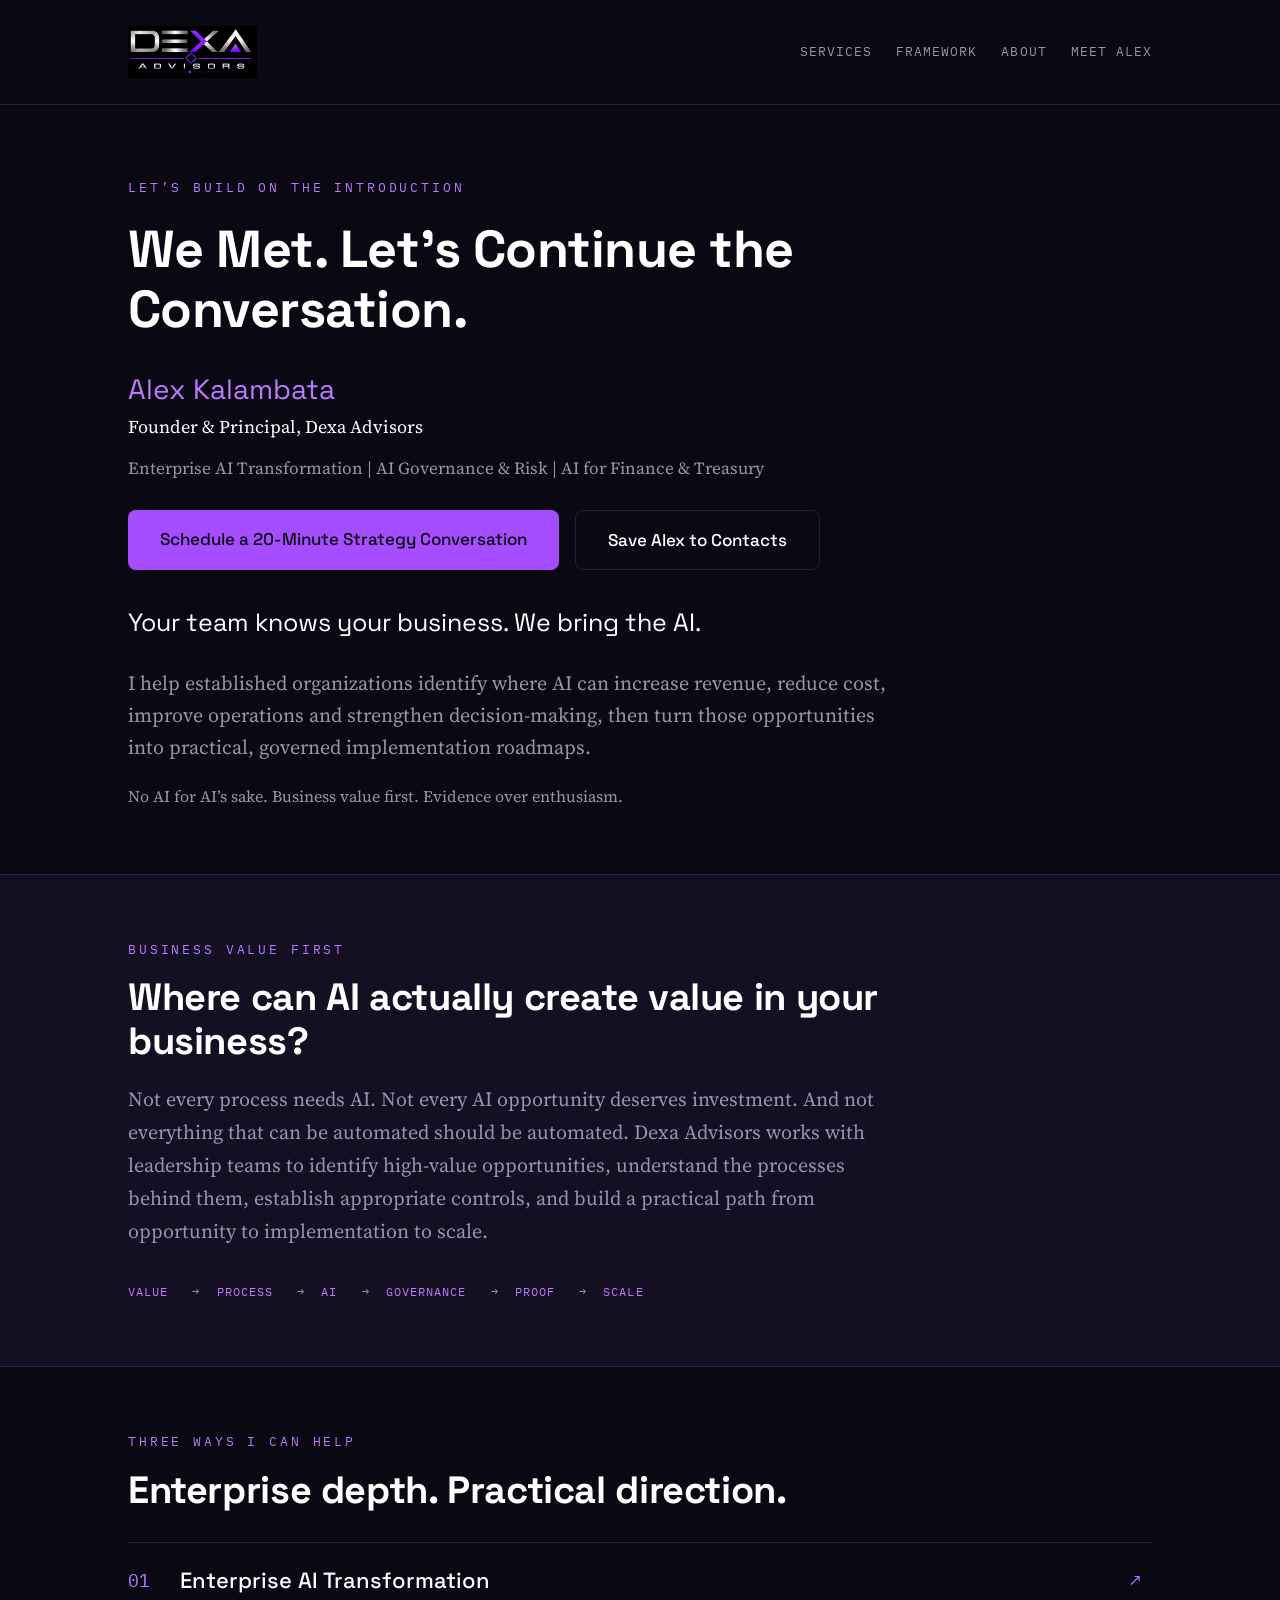
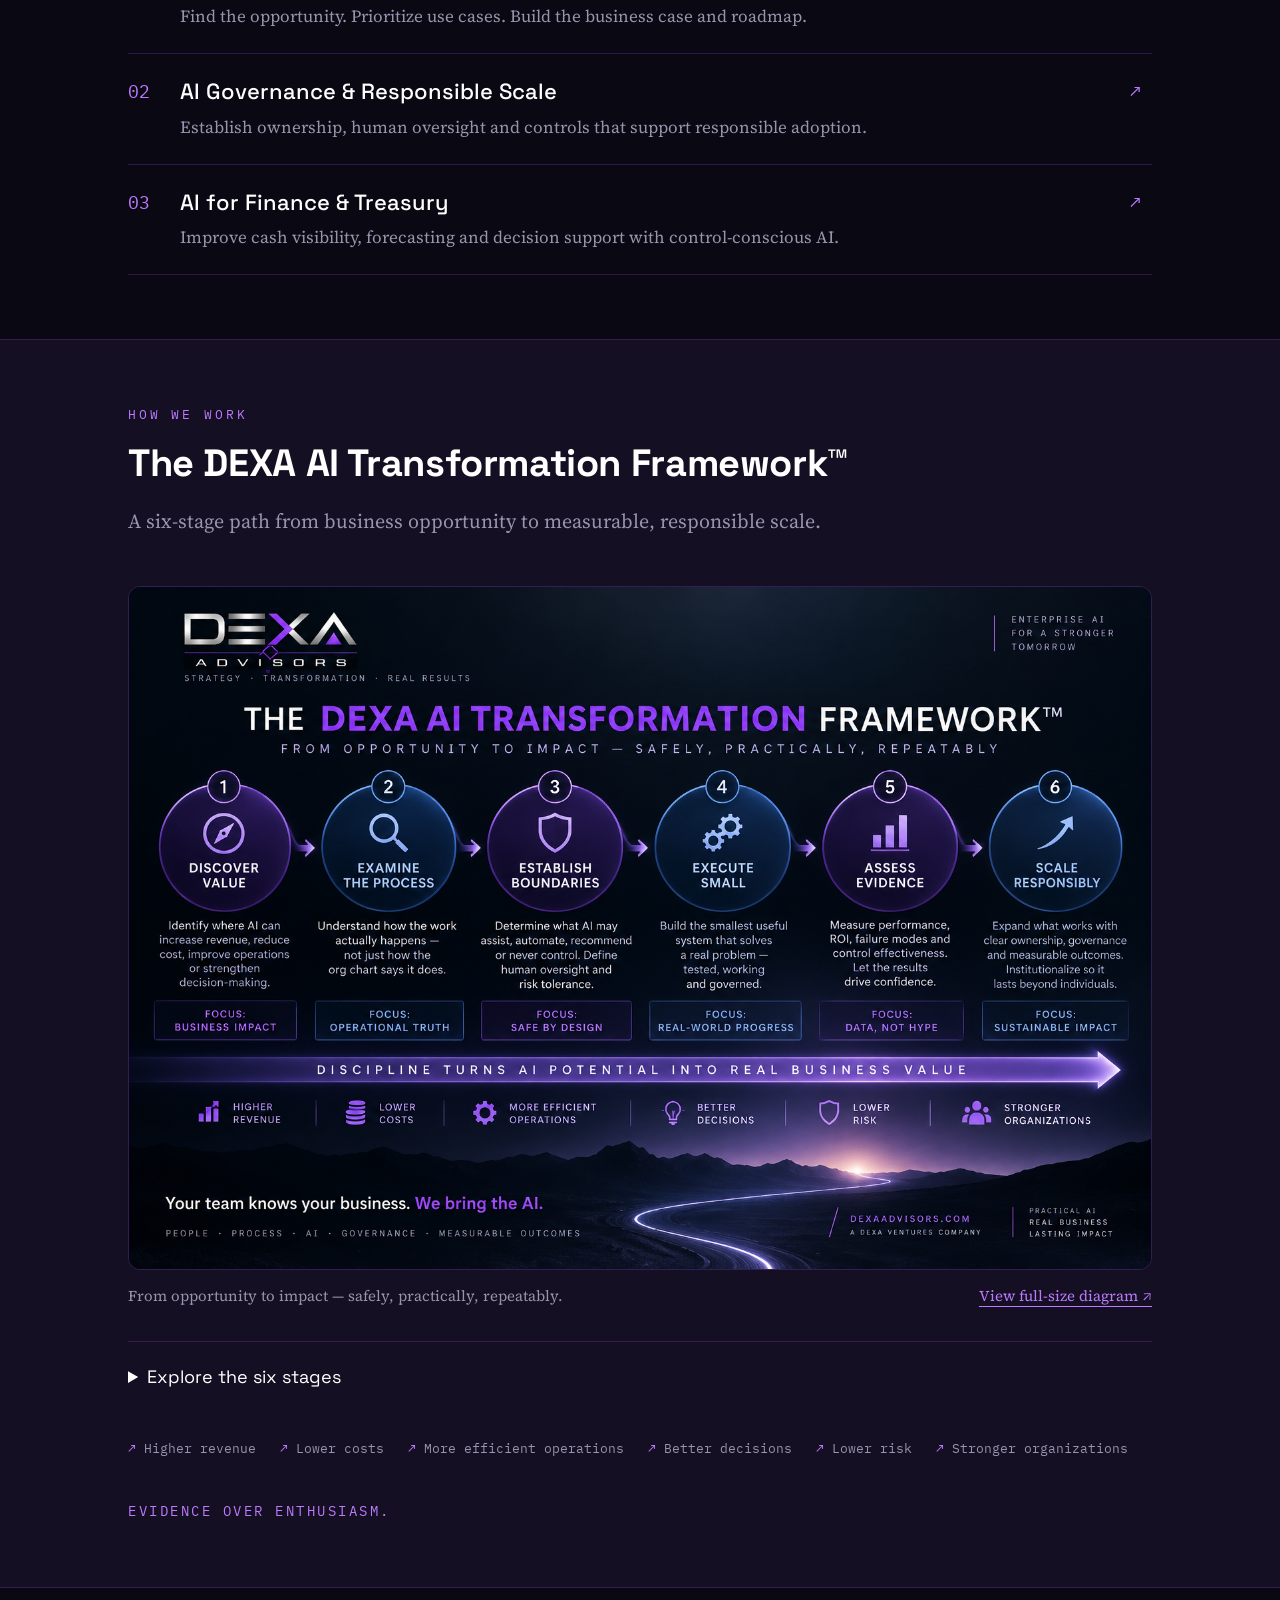
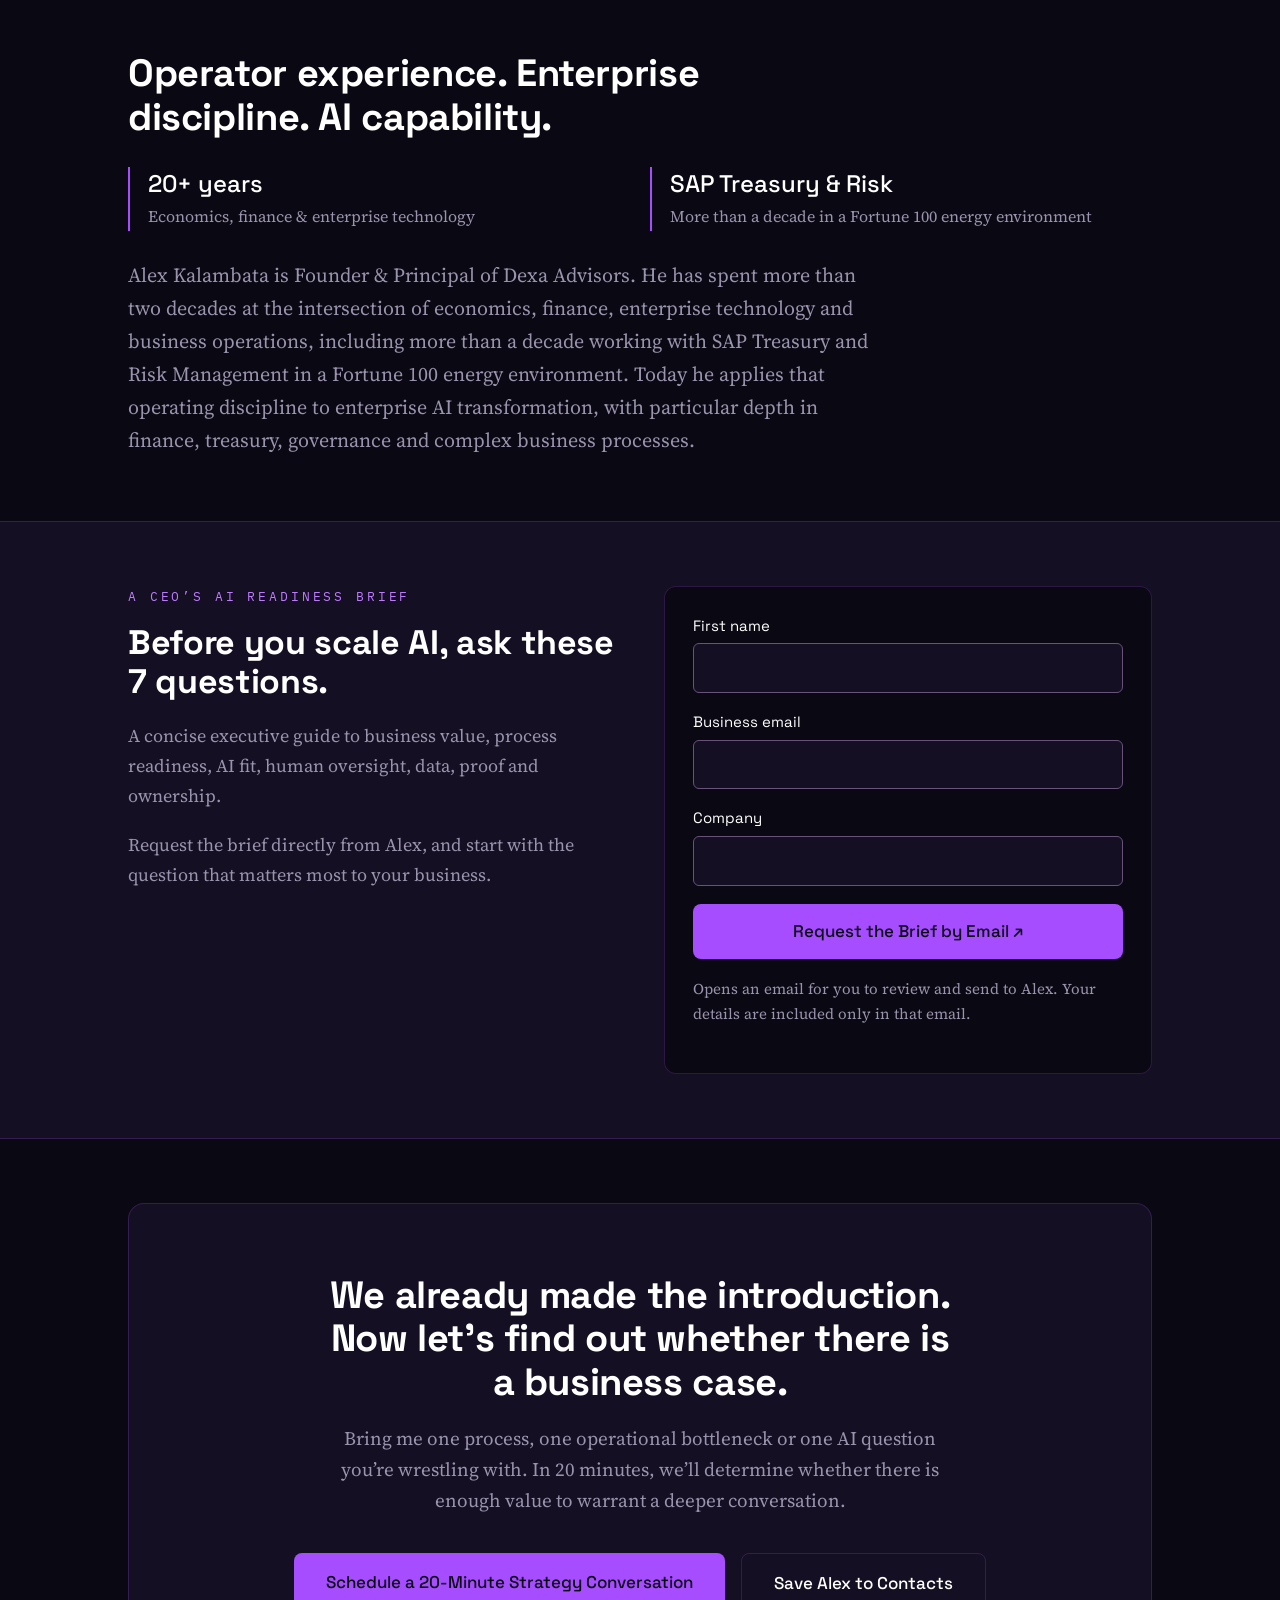
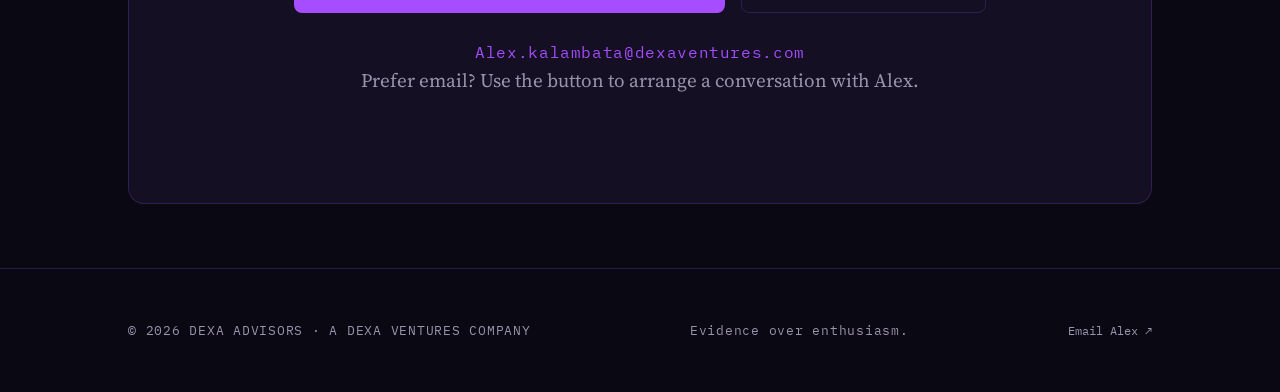
==== Alex/index.html @ d7fe915a "Update Dexa homepage and Alex networking page with transformation framework" ====
<!DOCTYPE html>
<html lang="en">
<head>
<meta charset="UTF-8">
<meta name="viewport" content="width=device-width, initial-scale=1.0">
<title>Alex Kalambata | Dexa Advisors</title>
<meta name="description" content="Meet Alex Kalambata, Founder &amp; Principal of Dexa Advisors. Continue the conversation about enterprise AI transformation, governance, finance and treasury.">
<link rel="preconnect" href="https://fonts.googleapis.com">
<link rel="preconnect" href="https://fonts.gstatic.com" crossorigin>
<link href="https://fonts.googleapis.com/css2?family=Space+Grotesk:wght@500;700&amp;family=Source+Serif+4:ital,opsz,wght@0,8..60,400;0,8..60,600;1,8..60,400&amp;family=IBM+Plex+Mono:wght@400;500&amp;display=swap" rel="stylesheet">
<link rel="stylesheet" href="/assets/site.css">
<link rel="canonical" href="https://dexa-advisors.onrender.com/Alex/">
<meta property="og:title" content="Alex Kalambata | Dexa Advisors">
<meta property="og:description" content="Meet Alex Kalambata, Founder &amp; Principal of Dexa Advisors. Continue the conversation about enterprise AI transformation, governance, finance and treasury.">
<meta property="og:image" content="https://dexa-advisors.onrender.com/assets/dexa-framework.png">
<meta property="og:url" content="https://dexa-advisors.onrender.com/Alex/">
<meta property="og:type" content="website">
</head>
<body class="alex-page">
<a class="skip-link" href="#main-content">Skip to content</a><header>
  <div class="wrap">
    <div class="brand"><a href="/" aria-label="Dexa Advisors home"><img src="/logo.png" alt="Dexa Advisors" width="1974" height="797"></a></div>
    <nav aria-label="Main navigation"><a href="/#practices">SERVICES</a><a href="/#method">FRAMEWORK</a><a href="/#about">ABOUT</a><a href="/Alex/" aria-current="page">MEET ALEX</a></nav>
</div>
</header>

<main id="main-content" tabindex="-1"><div class="hero"><div class="wrap">
<div class="eyebrow kicker">Let’s build on the introduction</div>
<h1>We Met. Let’s Continue the Conversation.</h1>
<p class="profile-role">Alex Kalambata</p>
<p>Founder &amp; Principal, Dexa Advisors</p>
<p class="profile-focus">Enterprise AI Transformation | AI Governance &amp; Risk | AI for Finance &amp; Treasury</p>
<div class="cta-row">
<a class="btn btn-primary" href="mailto:Alex.kalambata@dexaventures.com?subject=20-Minute%20Strategy%20Conversation%20%E2%80%94%20Dexa%20Advisors">Schedule a 20-Minute Strategy Conversation</a><a class="btn btn-ghost" href="/alex-kalambata.vcf" download>Save Alex to Contacts</a>
</div>
<p class="profile-headline">Your team knows your business. We bring the AI.</p>
<p class="lead">I help established organizations identify where AI can increase revenue, reduce cost, improve operations and strengthen decision-making, then turn those opportunities into practical, governed implementation roadmaps.</p>
<p class="profile-principle">No AI for AI’s sake. Business value first. Evidence over enthusiasm.</p>
</div></div>
<section class="alt"><div class="wrap">
<div class="eyebrow kicker">Business value first</div>
<h2>Where can AI actually create value in your business?</h2>
<p class="section-sub" style="margin-bottom:24px">Not every process needs AI. Not every AI opportunity deserves investment. And not everything that can be automated should be automated. Dexa Advisors works with leadership teams to identify high-value opportunities, understand the processes behind them, establish appropriate controls, and build a practical path from opportunity to implementation to scale.</p>
<ol class="sequence" aria-label="Our transformation approach">
<li>VALUE</li>
<li>PROCESS</li>
<li>AI</li>
<li>GOVERNANCE</li>
<li>PROOF</li>
<li>SCALE</li>
</ol>
</div></section><section id="services"><div class="wrap">
<div class="eyebrow kicker">Three ways I can help</div>
<h2>Enterprise depth. Practical direction.</h2>
<ul class="service-links">
<li><a href="/#transformation"><span class="num">01</span><span><strong>Enterprise AI Transformation</strong><small>Find the opportunity. Prioritize use cases. Build the business case and roadmap.</small></span><span class="arrow" aria-hidden="true">↗</span></a></li>
<li><a href="/#governance"><span class="num">02</span><span><strong>AI Governance &amp; Responsible Scale</strong><small>Establish ownership, human oversight and controls that support responsible adoption.</small></span><span class="arrow" aria-hidden="true">↗</span></a></li>
<li><a href="/#finance-treasury"><span class="num">03</span><span><strong>AI for Finance &amp; Treasury</strong><small>Improve cash visibility, forecasting and decision support with control-conscious AI.</small></span><span class="arrow" aria-hidden="true">↗</span></a></li>
</ul>
</div></section><section class="alt" id="method">
  <div class="wrap">
    <div class="eyebrow kicker">How we work</div>
    <h2>The DEXA AI Transformation Framework™</h2>
    <p class="section-sub">A six-stage path from business opportunity to measurable, responsible scale.</p>
    <figure class="framework-figure"><a href="/assets/dexa-framework.png" aria-label="Open the DEXA framework diagram at full size"><img src="/assets/dexa-framework.png" width="1536" height="1024" loading="lazy" decoding="async" alt="The DEXA AI Transformation Framework: Discover Value, Examine the Process, Establish Boundaries, Execute Small, Assess Evidence, Scale Responsibly. The six stages are explained below."></a><figcaption><span>From opportunity to impact — safely, practically, repeatably.</span><a class="text-link" href="/assets/dexa-framework.png">View full-size diagram ↗</a></figcaption></figure><details class="framework-details"><summary>Explore the six stages</summary><ol class="steps">
<li>
<div class="n">1</div>
<div>
<h3>Discover Value</h3>
<p>Identify where revenue, cost, capacity, risk or decision quality can materially improve.</p>
<span class="step-focus">Focus: Business impact</span>
</div>
</li>
<li>
<div class="n">2</div>
<div>
<h3>Examine the Process</h3>
<p>Understand how the work actually happens before introducing AI.</p>
<span class="step-focus">Focus: Operational truth</span>
</div>
</li>
<li>
<div class="n">3</div>
<div>
<h3>Establish Boundaries</h3>
<p>Determine what AI may assist, automate, recommend or never control.</p>
<span class="step-focus">Focus: Safe by design</span>
</div>
</li>
<li>
<div class="n">4</div>
<div>
<h3>Execute Small</h3>
<p>Build the smallest useful system capable of demonstrating value.</p>
<span class="step-focus">Focus: Real-world progress</span>
</div>
</li>
<li>
<div class="n">5</div>
<div>
<h3>Assess Evidence</h3>
<p>Measure performance, ROI, failure modes and control effectiveness.</p>
<span class="step-focus">Focus: Data, not hype</span>
</div>
</li>
<li>
<div class="n">6</div>
<div>
<h3>Scale Responsibly</h3>
<p>Expand what works with governance, ownership and measurable outcomes.</p>
<span class="step-focus">Focus: Sustainable impact</span>
</div>
</li>
</ol></details><ul class="outcomes" aria-label="Business outcomes">
<li>Higher revenue</li>
<li>Lower costs</li>
<li>More efficient operations</li>
<li>Better decisions</li>
<li>Lower risk</li>
<li>Stronger organizations</li>
</ul>
<div class="method-tag">Evidence over enthusiasm.</div>
  </div>
</section>

<section id="about"><div class="wrap">
<h2>Operator experience. Enterprise discipline. AI capability.</h2>
<div class="credibility">
<p><strong>20+ years</strong><span>Economics, finance &amp; enterprise technology</span></p>
<p><strong>SAP Treasury &amp; Risk</strong><span>More than a decade in a Fortune 100 energy environment</span></p>
</div>
<p class="section-sub" style="margin-bottom:0">Alex Kalambata is Founder &amp; Principal of Dexa Advisors. He has spent more than two decades at the intersection of economics, finance, enterprise technology and business operations, including more than a decade working with SAP Treasury and Risk Management in a Fortune 100 energy environment. Today he applies that operating discipline to enterprise AI transformation, with particular depth in finance, treasury, governance and complex business processes.</p>
</div></section><section id="brief" class="alt"><div class="wrap brief-grid">
<div>
<div class="eyebrow kicker">A CEO’s AI Readiness Brief</div>
<h2>Before you scale AI, ask these 7 questions.</h2>
<p>A concise executive guide to business value, process readiness, AI fit, human oversight, data, proof and ownership.</p>
<p style="margin-top:20px">Request the brief directly from Alex, and start with the question that matters most to your business.</p>
</div>
<form class="brief-form" id="brief-form">
<label for="first-name">First name<input id="first-name" name="firstName" autocomplete="given-name" maxlength="80" required></label><label for="business-email">Business email<input id="business-email" name="email" type="email" autocomplete="email" maxlength="254" required></label><label for="company">Company<input id="company" name="company" autocomplete="organization" maxlength="160" required></label><button class="btn btn-primary" type="submit" hidden>Request the Brief by Email ↗</button><p class="form-note">Opens an email for you to review and send to Alex. Your details are included only in that email.</p>
<p class="form-note" id="brief-status" role="status" aria-live="polite"></p>
<noscript><p><a class="text-link" href="mailto:Alex.kalambata@dexaventures.com?subject=CEO%20AI%20Readiness%20Brief">Email Alex to request the brief</a></p></noscript>
</form>
</div></section><section id="contact"><div class="wrap"><div class="cta-panel">
<h2>We already made the introduction. Now let’s find out whether there is a business case.</h2>
<p>Bring me one process, one operational bottleneck or one AI question you’re wrestling with. In 20 minutes, we’ll determine whether there is enough value to warrant a deeper conversation.</p>
<div class="cta-row">
<a class="btn btn-primary" href="mailto:Alex.kalambata@dexaventures.com?subject=20-Minute%20Strategy%20Conversation%20%E2%80%94%20Dexa%20Advisors">Schedule a 20-Minute Strategy Conversation</a><a class="btn btn-ghost" href="/alex-kalambata.vcf" download>Save Alex to Contacts</a>
</div>
<div class="email">Alex.kalambata@dexaventures.com</div>
<p class="contact-note">Prefer email? Use the button to arrange a conversation with Alex.</p>
</div></div></section></main><footer>
  <div class="wrap">
    <p>© 2026 DEXA ADVISORS · A DEXA VENTURES COMPANY</p>
    <p>Evidence over enthusiasm.</p>
  <a href="mailto:Alex.kalambata@dexaventures.com" class="footer-link">Email Alex ↗</a>
</div>
</footer>

<script src="/assets/contact.js" defer></script>
</body>
</html>
---- assets/site.css ----
:root{
    --bg:#0A0812; --panel:#140F22; --violet:#A64DFF;
    --title:#FFFFFF; --muted:#9A93AD; --line:rgba(166,77,255,.22);
  }
  *{margin:0;padding:0;box-sizing:border-box}
  body{background:var(--bg);color:var(--title);font-family:'Source Serif 4',Georgia,serif;font-size:18px;line-height:1.65}
  .wrap{max-width:1080px;margin:0 auto;padding:0 28px}
  .eyebrow{font-family:'IBM Plex Mono',monospace;font-size:13px;letter-spacing:.22em;text-transform:uppercase;color:var(--violet)}
  h1,h2,h3{font-family:'Space Grotesk',sans-serif;font-weight:700;line-height:1.15;letter-spacing:-.01em}
  /* header */
  header{padding:26px 0;border-bottom:1px solid var(--line)}
  header .wrap{display:flex;justify-content:space-between;align-items:center}
  .brand img{height:52px;display:block}
  @media(max-width:700px){.brand img{height:42px}}
  nav a{font-family:'IBM Plex Mono',monospace;font-size:13px;color:var(--muted);text-decoration:none;margin-left:28px;letter-spacing:.08em}
  nav a:hover{color:var(--title)}
  /* hero */
  .hero{padding:110px 0 90px;text-align:left}
  .hero .eyebrow{margin-bottom:22px}
  .hero h1{font-size:58px;max-width:820px;margin-bottom:26px}
  .hero h1 em{font-style:normal;color:var(--violet)}
  .hero p.lead{font-size:22px;color:var(--muted);max-width:760px;margin-bottom:40px;line-height:1.6}
  .cta-row{display:flex;gap:16px;flex-wrap:wrap}
  .btn{display:inline-block;font-family:'Space Grotesk',sans-serif;font-weight:500;font-size:17px;text-decoration:none;padding:15px 32px;border-radius:8px;transition:transform .15s ease}
  .btn-primary{background:var(--violet);color:#0A0812}
  .btn-primary:hover{transform:translateY(-2px)}
  .btn-ghost{border:1px solid var(--line);color:var(--title)}
  .btn-ghost:hover{border-color:var(--violet)}
  /* sections */
  section{padding:80px 0}
  section.alt{background:var(--panel);border-top:1px solid var(--line);border-bottom:1px solid var(--line)}
  .kicker{margin-bottom:16px}
  h2{font-size:38px;margin-bottom:20px;max-width:760px}
  .section-sub{color:var(--muted);font-size:20px;max-width:760px;margin-bottom:48px}
  /* gap */
  .gap-grid{display:flex;gap:28px;flex-wrap:wrap}
  .gap-card{flex:1 1 280px;background:rgba(166,77,255,.05);border:1px solid var(--line);border-radius:12px;padding:34px 30px}
  .gap-card h3{font-size:22px;margin-bottom:12px}
  .gap-card p{color:var(--muted);font-size:17px}
  .pull{margin-top:48px;padding:34px 38px;border-left:3px solid var(--violet);background:rgba(166,77,255,.06);border-radius:0 12px 12px 0}
  .pull p{font-size:21px;font-style:italic;color:var(--title)}
  .pull cite{display:block;margin-top:12px;font-style:normal;font-family:'IBM Plex Mono',monospace;font-size:13px;color:var(--muted);letter-spacing:.06em}
  /* practices */
  .practice-grid{display:flex;gap:28px;flex-wrap:wrap}
  .practice{flex:1 1 280px;border:1px solid var(--line);border-radius:12px;padding:38px 32px;background:var(--bg)}
  .practice .num{font-family:'IBM Plex Mono',monospace;font-size:13px;color:var(--violet);letter-spacing:.2em;margin-bottom:18px}
  .practice h3{font-size:25px;margin-bottom:14px}
  .practice p{color:var(--muted);font-size:17px;margin-bottom:18px}
  .practice ul{list-style:none}
  .practice li{font-size:16px;color:var(--muted);padding:8px 0 8px 26px;position:relative}
  .practice li::before{content:"→";position:absolute;left:0;color:var(--violet)}
  /* method */
  .steps{list-style:none;counter-reset:step;max-width:820px}
  .steps li{counter-increment:step;display:flex;gap:26px;padding:26px 0;border-bottom:1px solid var(--line)}
  .steps li:last-child{border-bottom:none}
  .steps .n{font-family:'Space Grotesk',sans-serif;font-weight:700;font-size:30px;color:var(--violet);min-width:52px}
  .steps h3{font-size:21px;margin-bottom:8px}
  .steps p{color:var(--muted);font-size:17px}
  .method-tag{margin-top:40px;font-family:'IBM Plex Mono',monospace;font-size:14px;letter-spacing:.18em;color:var(--violet);text-transform:uppercase}
  /* about */
  .about-grid{display:flex;gap:48px;flex-wrap:wrap;align-items:flex-start}
  .about-text{flex:2 1 420px}
  .about-text p{color:var(--muted);margin-bottom:20px;font-size:18px}
  .about-text p strong{color:var(--title);font-weight:600}
  .about-side{flex:1 1 260px;background:var(--bg);border:1px solid var(--line);border-radius:12px;padding:32px 28px}
  .about-side h3{font-size:18px;margin-bottom:16px;font-family:'IBM Plex Mono',monospace;font-weight:500;letter-spacing:.1em;text-transform:uppercase;color:var(--violet);font-size:13px}
  .about-side ul{list-style:none}
  .about-side li{padding:10px 0;border-bottom:1px solid var(--line);font-size:16px}
  .about-side li:last-child{border-bottom:none}
  .about-side li span{display:block;font-size:13px;color:var(--muted);font-family:'IBM Plex Mono',monospace;letter-spacing:.06em}
  /* cta */
  .cta-panel{background:var(--panel);border:1px solid var(--line);border-radius:16px;padding:70px 60px;text-align:center}
  .cta-panel h2{margin:0 auto 18px;max-width:640px}
  .cta-panel p{color:var(--muted);font-size:19px;max-width:600px;margin:0 auto 36px}
  .cta-panel .email{font-family:'IBM Plex Mono',monospace;font-size:16px;color:var(--violet);margin-top:26px;letter-spacing:.04em}
  /* footer */
  footer{padding:44px 0;border-top:1px solid var(--line)}
  footer .wrap{display:flex;justify-content:space-between;flex-wrap:wrap;gap:16px;align-items:center}
  footer p{font-family:'IBM Plex Mono',monospace;font-size:12.5px;color:var(--muted);letter-spacing:.06em}
  @media(max-width:700px){
    .hero h1{font-size:40px}
    h2{font-size:30px}
    .cta-panel{padding:48px 28px}
    nav{display:none}
  }

  html{scroll-behavior:smooth;scroll-padding-top:24px}
  .hero-principle{max-width:760px;color:var(--muted);margin:-20px 0 36px;font-size:18px}
  .sequence{display:flex;flex-wrap:wrap;gap:10px 16px;list-style:none;font-family:'IBM Plex Mono',monospace;font-size:12px;letter-spacing:.09em;color:var(--violet);margin:34px 0 0}
  .sequence li:not(:last-child)::after{content:' →';margin-left:16px;color:var(--muted)}
  .text-link{color:var(--violet);text-underline-offset:5px}
  a:focus-visible,button:focus-visible,input:focus-visible{outline:3px solid #D4A8FF;outline-offset:5px}
  .email{overflow-wrap:anywhere}
  .profile-role{color:var(--violet);font-family:'Space Grotesk',sans-serif;font-size:22px;margin-bottom:16px}
  .profile-focus{color:var(--muted);max-width:740px;margin-bottom:24px;font-size:17px}
  .profile-headline{font-family:'Space Grotesk',sans-serif;font-size:25px;margin:26px 0 18px;max-width:720px}
  @media(max-width:700px){header .wrap{flex-wrap:wrap;gap:22px}nav{display:flex;flex-wrap:wrap;gap:12px 20px}nav a{margin-left:0;font-size:11px}.hero{padding:65px 0 60px}.hero h1{font-size:clamp(34px,8vw,40px)}.hero p.lead{font-size:20px}section{padding:60px 0}.wrap{padding:0 22px}.btn{padding:14px 22px;max-width:100%;text-align:center}.about-text{flex-basis:100%;min-width:0}.about-side{flex-basis:100%}.sequence{font-size:11px}.cta-panel .email{font-size:13px}.steps .n{min-width:30px}.steps li{gap:18px}}
  @media(prefers-reduced-motion:reduce){html{scroll-behavior:auto}.btn{transition:none}}

/* September 2026: framework visual and conference landing page */
:root{--violet-text:#BD7AFF}
.eyebrow,.sequence,.method-tag,.text-link,.profile-role,.practice .num{color:var(--violet-text)}
.brand img{width:auto;max-width:100%}
.brand{flex-shrink:0}
.brand a{display:block}
nav{display:flex;gap:24px;flex-wrap:wrap;justify-content:flex-end}
nav a{margin-left:0;padding:8px 0}
.skip-link{position:absolute;top:8px;left:12px;transform:translateY(-200%);background:#fff;color:#0a0812;padding:10px 16px;z-index:10}
.skip-link:focus{transform:translateY(0)}
.framework-figure{margin:0 0 32px}
.framework-figure img{display:block;width:100%;height:auto;border:1px solid var(--line);border-radius:12px}
.framework-figure figcaption{display:flex;justify-content:space-between;gap:16px;flex-wrap:wrap;margin-top:14px;font-size:15px;color:var(--muted)}
.framework-details{border-top:1px solid var(--line)}
summary{cursor:pointer;font-family:'Space Grotesk',sans-serif;padding:20px 0;font-size:18px}
summary:focus-visible{outline:3px solid #D4A8FF;outline-offset:5px}
.framework-details .steps{max-width:none;display:grid;grid-template-columns:1fr 1fr;gap:0 32px}
.steps .n{min-width:34px;color:var(--violet-text)}
.steps li:nth-child(even) .n{color:#8DBAFF}
.step-focus{display:block;font:11px/1.5 'IBM Plex Mono',monospace;letter-spacing:.08em;color:var(--violet-text);text-transform:uppercase;margin-top:12px}
.steps li:nth-child(even) .step-focus{color:#8DBAFF}
.outcomes{display:flex;flex-wrap:wrap;gap:10px 24px;padding-top:28px;color:var(--muted);font:13px/1.6 'IBM Plex Mono',monospace;list-style:none}
.outcomes li::before{content:'↗';color:var(--violet-text);margin-right:8px}
.alex-page .hero{padding:72px 0 64px}
.alex-page .hero h1{max-width:800px;font-size:52px}
.alex-page .profile-role{font-size:28px;margin-bottom:0}
.alex-page .profile-focus{margin-top:12px}
.alex-page .hero .cta-row{margin:28px 0 0}
.alex-page .hero .lead{font-size:20px;margin:24px 0 0}
.alex-page .profile-headline{margin-top:32px}
.alex-page section{padding:64px 0}
.service-links{list-style:none;border-top:1px solid var(--line);margin-top:30px}
.service-links li{border-bottom:1px solid var(--line)}
.service-links a{display:grid;grid-template-columns:40px 1fr 22px;gap:12px;padding:23px 0;text-decoration:none;color:var(--title);align-items:start}
.service-links a:hover strong{color:var(--violet-text)}
.service-links .num,.service-links .arrow{color:var(--violet-text);font-family:'IBM Plex Mono',monospace}
.service-links strong{display:block;font:500 22px/1.3 'Space Grotesk',sans-serif}
.service-links small{display:block;color:var(--muted);font-size:17px;margin-top:7px}
.credibility{display:grid;grid-template-columns:1fr 1fr;gap:20px;margin:28px 0}
.credibility p{border-left:2px solid var(--violet);padding-left:18px}
.credibility strong{display:block;font:500 24px/1.4 'Space Grotesk',sans-serif}
.credibility span{color:var(--muted);font-size:16px}
.brief-grid{display:grid;grid-template-columns:1fr 1fr;gap:48px;align-items:start}
.brief-grid h2{font-size:34px}
.brief-grid p{color:var(--muted)}
.brief-form{display:grid;gap:18px;padding:28px;border:1px solid var(--line);border-radius:12px;background:var(--bg)}
.brief-form label{display:grid;gap:6px;font:15px/1.5 'Space Grotesk',sans-serif}
.brief-form input{width:100%;border:1px solid #685279;border-radius:6px;padding:12px;background:var(--panel);color:#fff;font:17px/1.4 'Space Grotesk',sans-serif}
button.btn{border:0;cursor:pointer;line-height:1.5}
.brief-form .form-note,.contact-note{font-size:15px;color:var(--muted);margin-top:14px}
.brief-form .form-note{margin:0}
.brief-form [hidden]{display:none}
.cta-panel .cta-row{justify-content:center}
.footer-link{color:var(--muted);text-decoration:none;font:12px 'IBM Plex Mono',monospace;padding:10px 0}
.alex-page .profile-principle{margin-top:20px;color:var(--muted);font-size:16px}
@media(max-width:700px){
 nav{justify-content:flex-start;gap:6px 20px;width:100%}
 .hero,.alex-page .hero{padding:48px 0}
 .alex-page .hero h1{font-size:clamp(34px,8vw,44px)}
 .alex-page .profile-focus{font-size:15px}
 .alex-page .hero .lead{font-size:18px}
 .framework-details .steps{display:block}
 .brief-grid{grid-template-columns:1fr;gap:28px}
 .brief-form{padding:24px 20px}
 .cta-row{gap:12px}
 .alex-page .cta-row .btn{width:100%}
 .credibility{gap:20px 12px}
 .credibility strong{font-size:21px}
 .service-links strong{font-size:20px}
 .framework-figure figcaption{font-size:14px}
 .sequence{gap:8px 12px;font-size:10px;letter-spacing:.04em}
 .sequence li:not(:last-child)::after{margin-left:12px}
}
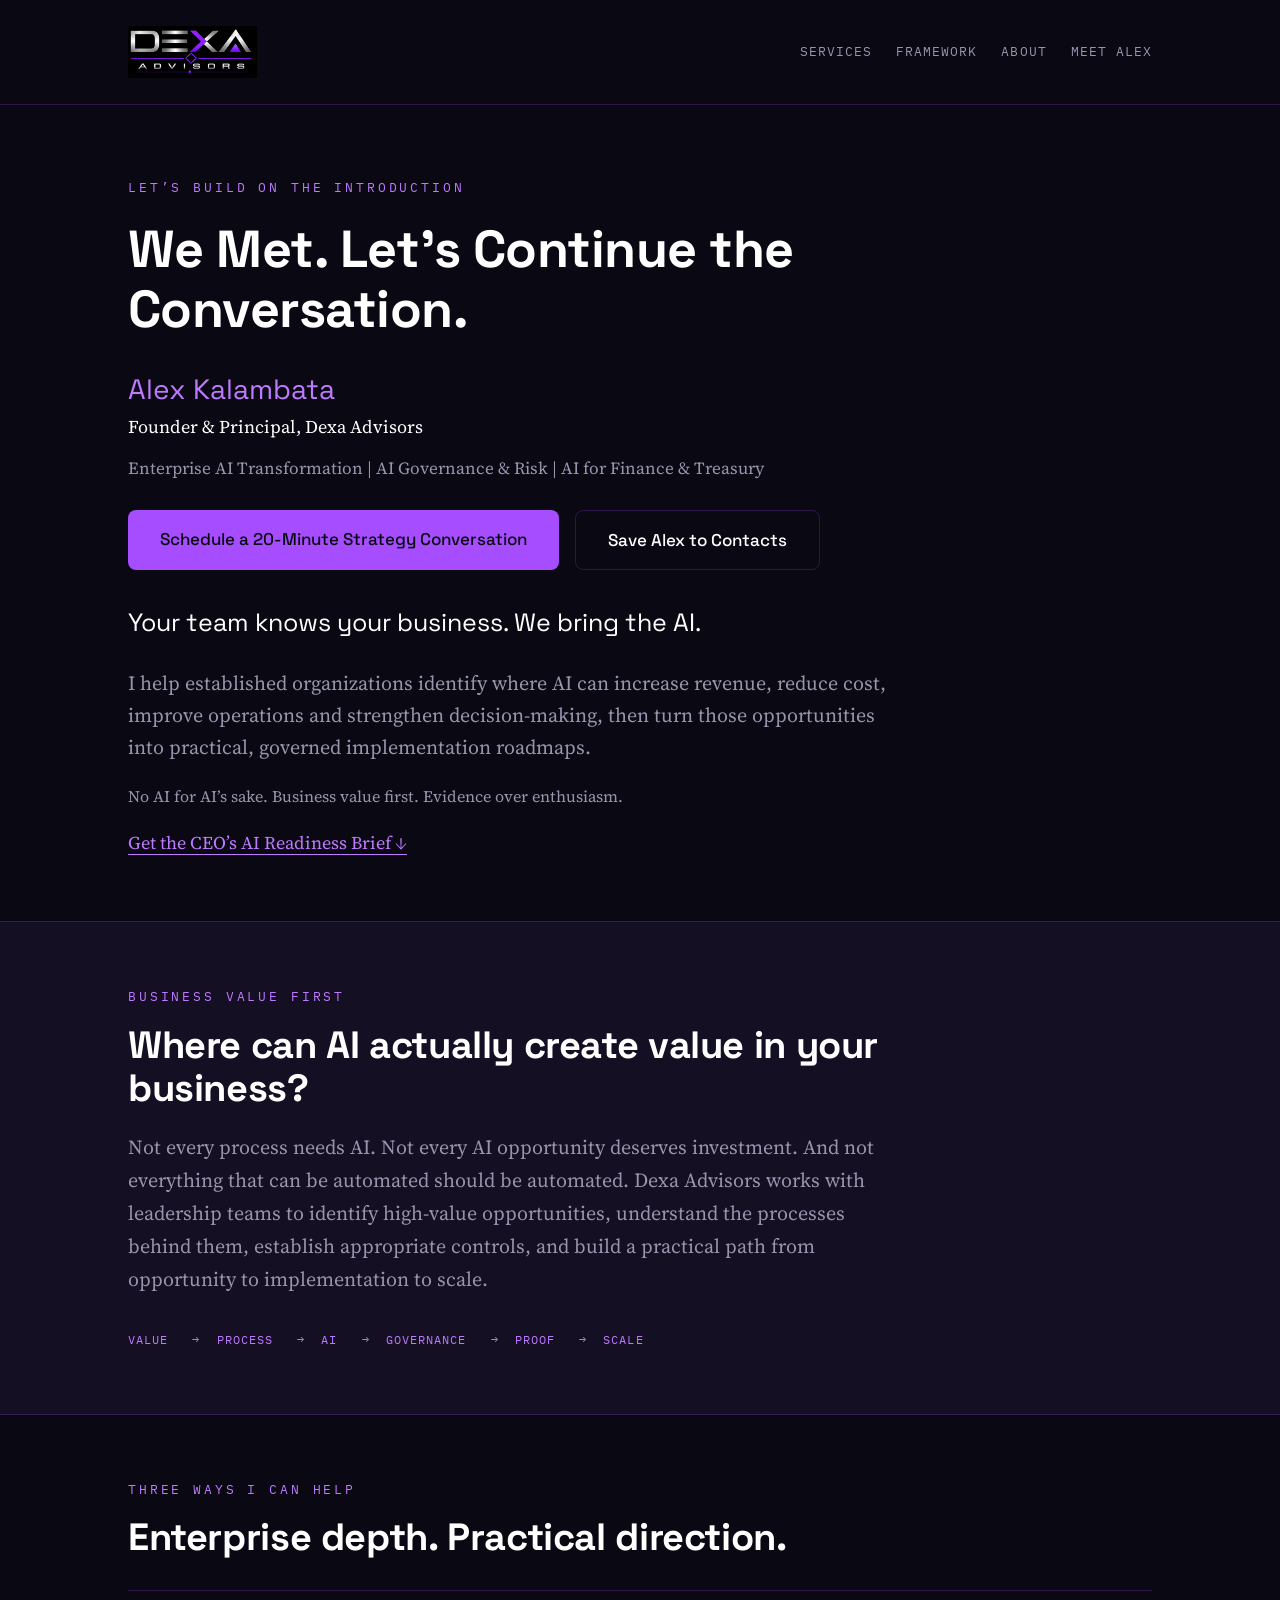
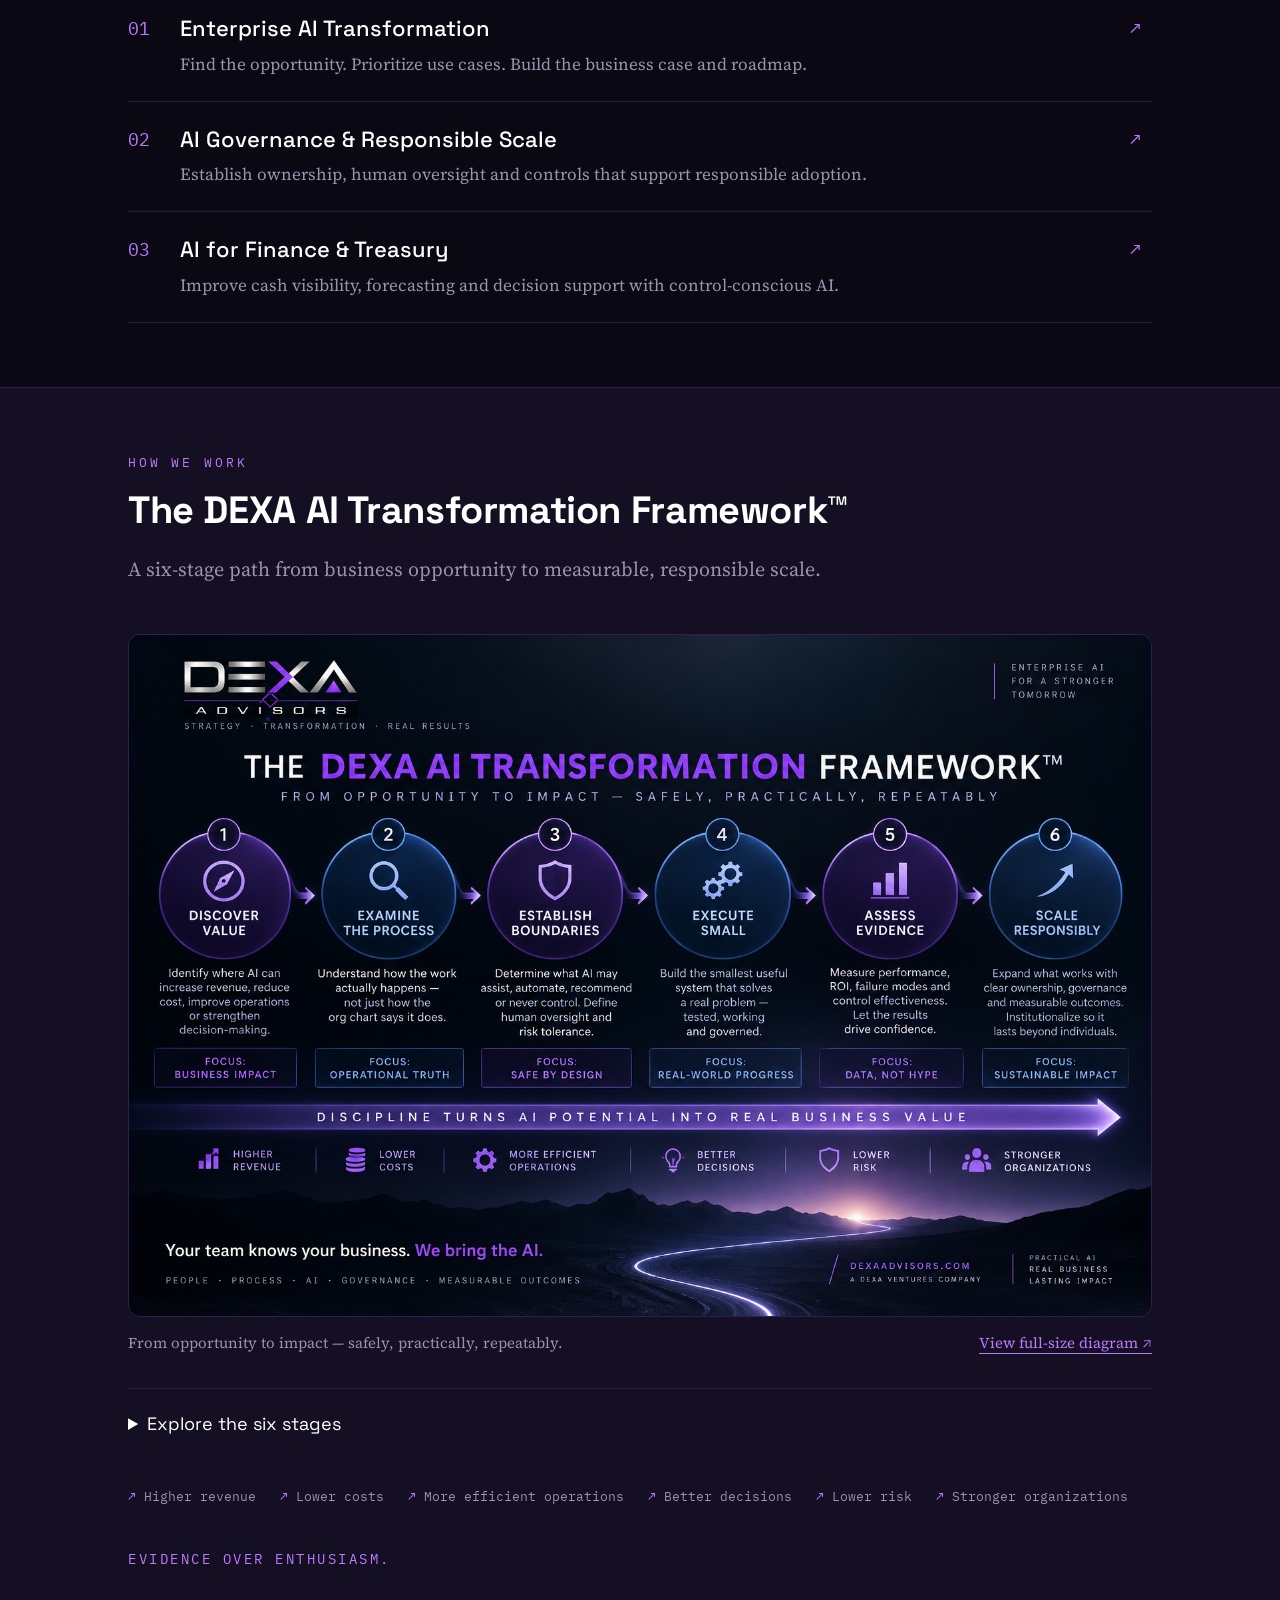
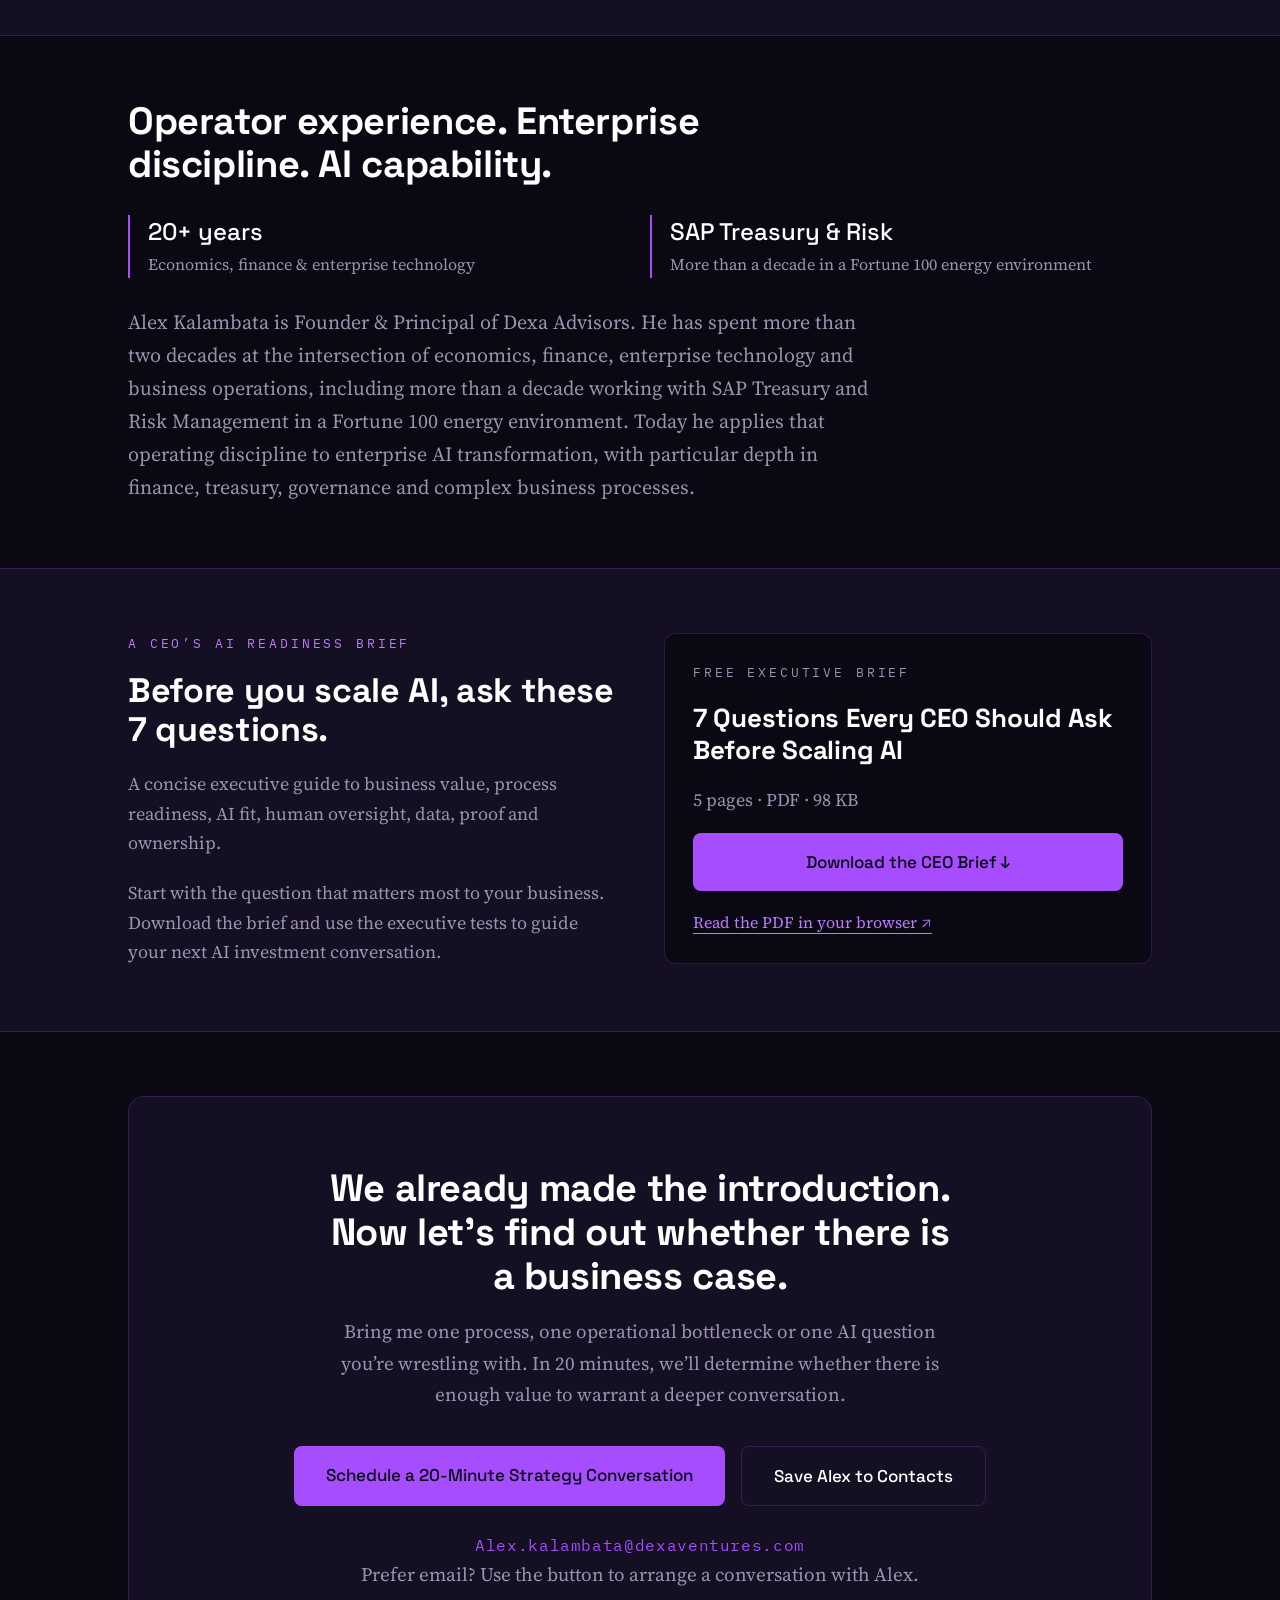
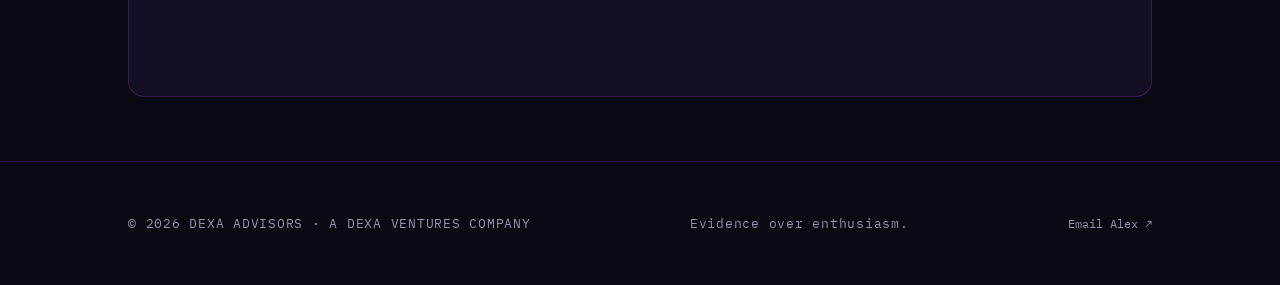
==== commit 24a38651: "Add CEO AI Readiness Brief with direct PDF download on Alex page" ====
--- a/Alex/index.html
+++ b/Alex/index.html
@@ -36,6 +36,7 @@
 <p class="profile-headline">Your team knows your business. We bring the AI.</p>
 <p class="lead">I help established organizations identify where AI can increase revenue, reduce cost, improve operations and strengthen decision-making, then turn those opportunities into practical, governed implementation roadmaps.</p>
 <p class="profile-principle">No AI for AI’s sake. Business value first. Evidence over enthusiasm.</p>
+<p style="margin-top:18px"><a class="text-link" href="#brief">Get the CEO’s AI Readiness Brief ↓</a></p>
 </div></div>
 <section class="alt"><div class="wrap">
 <div class="eyebrow kicker">Business value first</div>
@@ -135,13 +136,14 @@
 <div class="eyebrow kicker">A CEO’s AI Readiness Brief</div>
 <h2>Before you scale AI, ask these 7 questions.</h2>
 <p>A concise executive guide to business value, process readiness, AI fit, human oversight, data, proof and ownership.</p>
-<p style="margin-top:20px">Request the brief directly from Alex, and start with the question that matters most to your business.</p>
+<p style="margin-top:20px">Start with the question that matters most to your business. Download the brief and use the executive tests to guide your next AI investment conversation.</p>
 </div>
-<form class="brief-form" id="brief-form">
-<label for="first-name">First name<input id="first-name" name="firstName" autocomplete="given-name" maxlength="80" required></label><label for="business-email">Business email<input id="business-email" name="email" type="email" autocomplete="email" maxlength="254" required></label><label for="company">Company<input id="company" name="company" autocomplete="organization" maxlength="160" required></label><button class="btn btn-primary" type="submit" hidden>Request the Brief by Email ↗</button><p class="form-note">Opens an email for you to review and send to Alex. Your details are included only in that email.</p>
-<p class="form-note" id="brief-status" role="status" aria-live="polite"></p>
-<noscript><p><a class="text-link" href="mailto:Alex.kalambata@dexaventures.com?subject=CEO%20AI%20Readiness%20Brief">Email Alex to request the brief</a></p></noscript>
-</form>
+<div class="brief-download">
+<p class="eyebrow">Free executive brief</p>
+<h3>7 Questions Every CEO Should Ask Before Scaling AI</h3>
+<p>5 pages · PDF · 98 KB</p>
+<a class="btn btn-primary" href="/assets/dexa-ceo-ai-readiness-brief.pdf" download="Dexa_Advisors_CEO_AI_Readiness_Brief.pdf">Download the CEO Brief ↓</a><a class="text-link" href="/assets/dexa-ceo-ai-readiness-brief.pdf" target="_blank" rel="noopener">Read the PDF in your browser ↗</a>
+</div>
 </div></section><section id="contact"><div class="wrap"><div class="cta-panel">
 <h2>We already made the introduction. Now let’s find out whether there is a business case.</h2>
 <p>Bring me one process, one operational bottleneck or one AI question you’re wrestling with. In 20 minutes, we’ll determine whether there is enough value to warrant a deeper conversation.</p>
@@ -158,6 +160,5 @@
 </div>
 </footer>
 
-<script src="/assets/contact.js" defer></script>
 </body>
 </html>
--- a/assets/site.css
+++ b/assets/site.css
@@ -171,3 +171,10 @@
  .sequence{gap:8px 12px;font-size:10px;letter-spacing:.04em}
  .sequence li:not(:last-child)::after{margin-left:12px}
 }
+
+/* Direct PDF download */
+.brief-download{display:grid;gap:18px;padding:28px;border:1px solid var(--line);border-radius:12px;background:var(--bg)}
+.brief-download h3{font-size:26px;line-height:1.25}
+.brief-download .btn{text-align:center}
+.brief-download .text-link{font-size:16px}
+@media(max-width:700px){.brief-download{padding:24px 20px}}
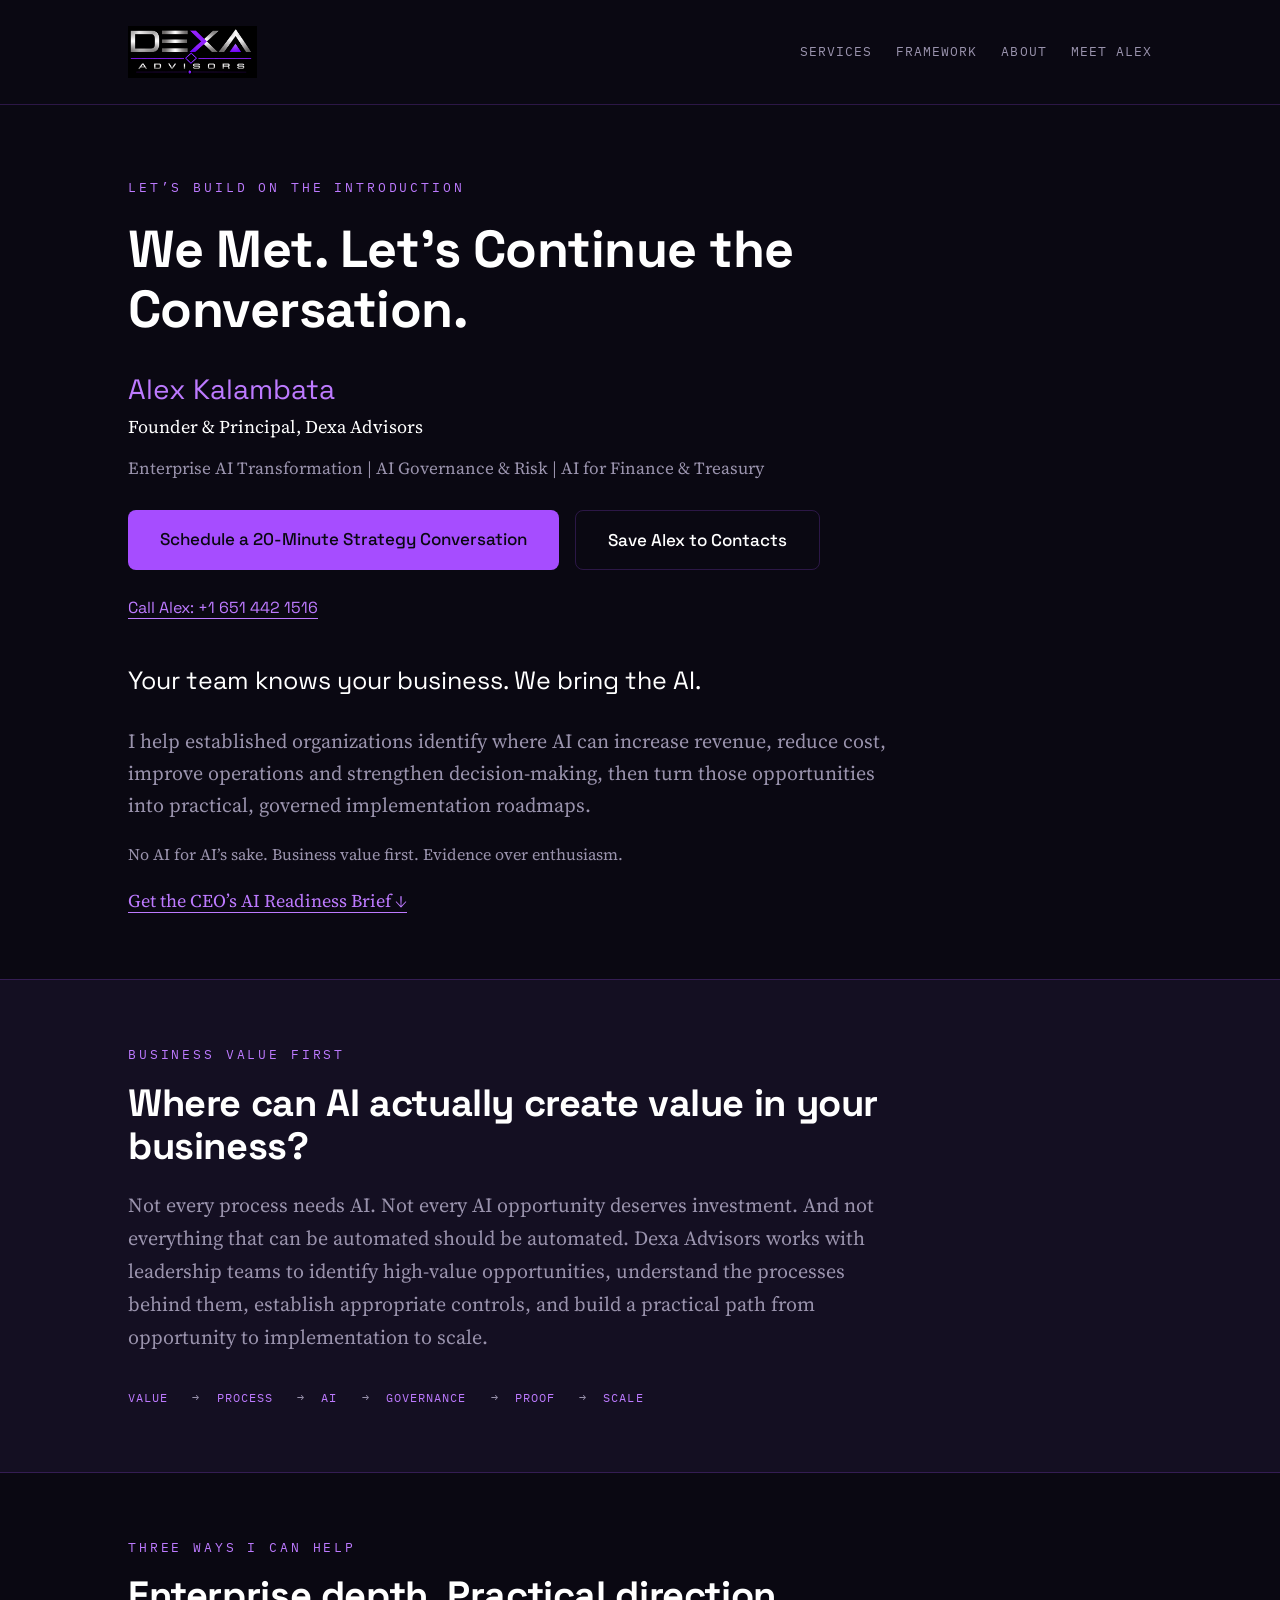
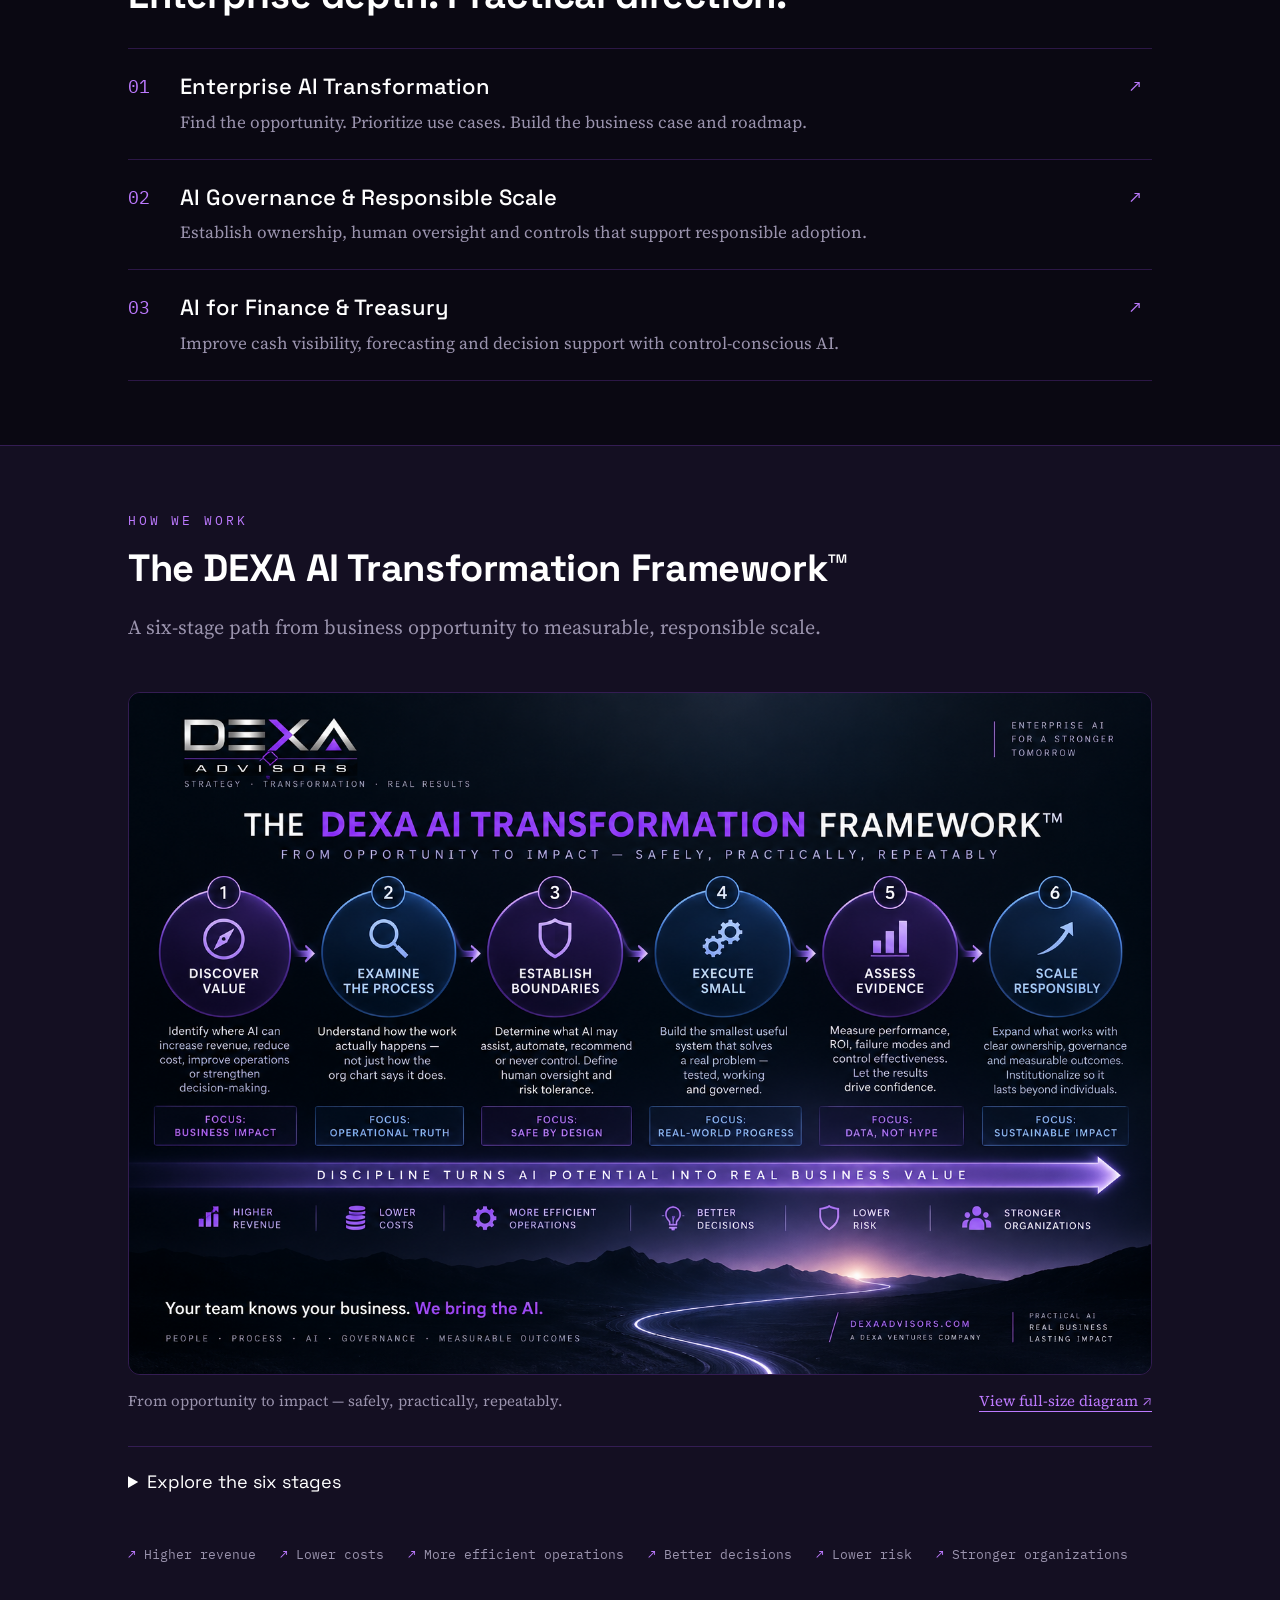
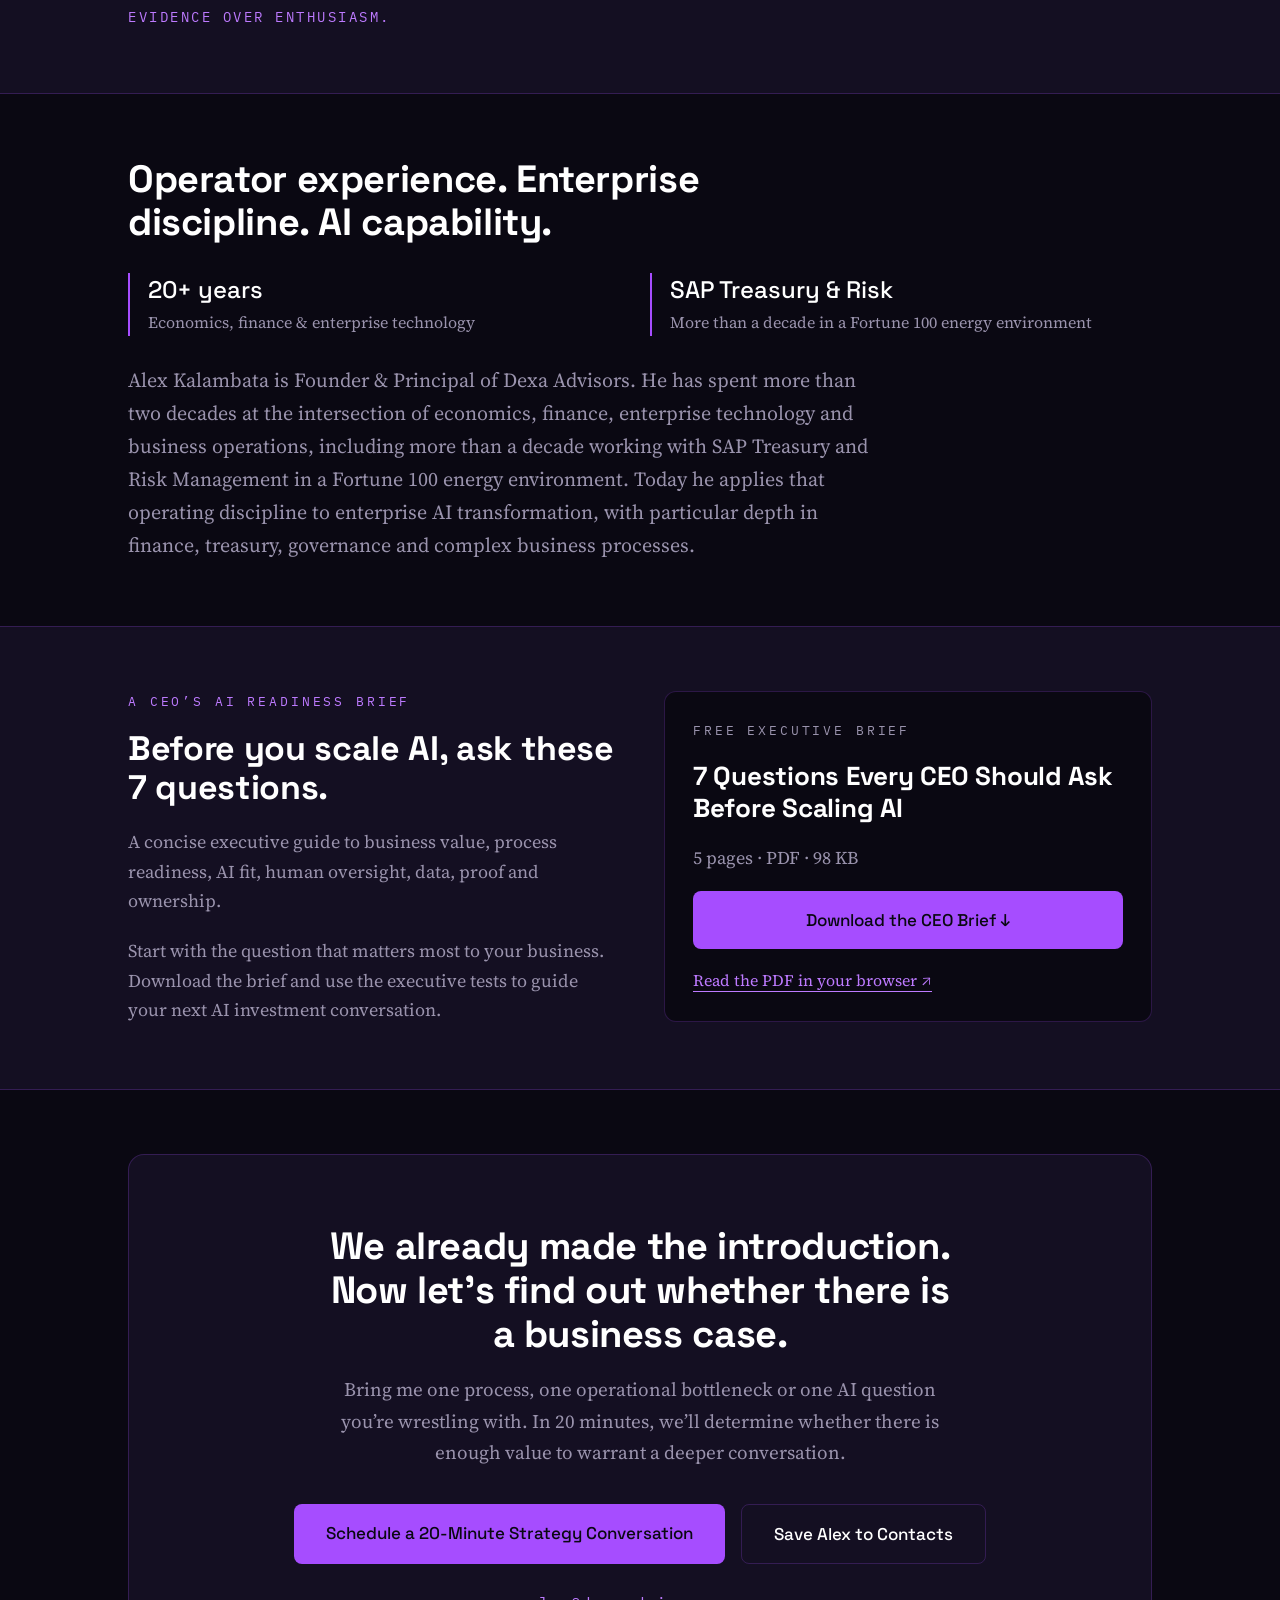
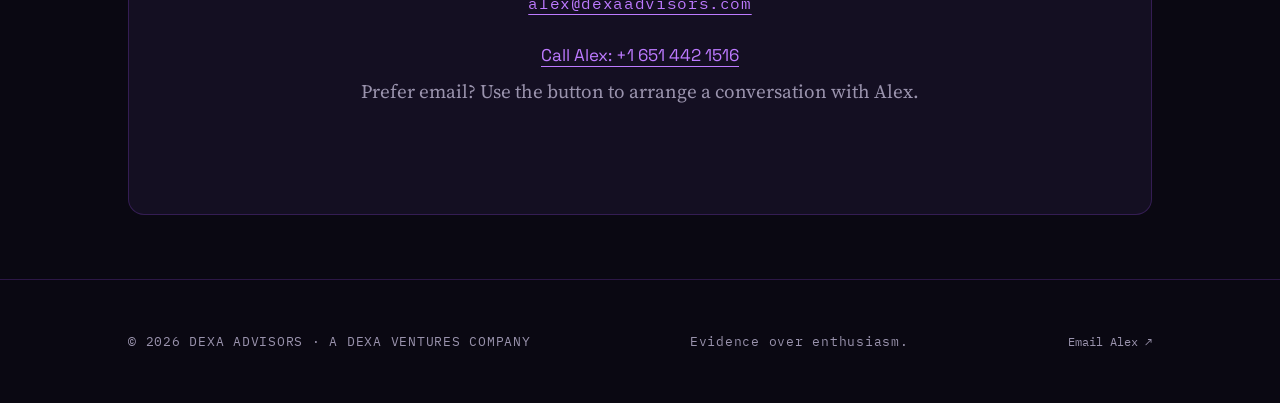
==== commit fef39c9e: "Update Dexa contact email and add Alex phone number" ====
--- a/Alex/index.html
+++ b/Alex/index.html
@@ -31,8 +31,9 @@
 <p>Founder &amp; Principal, Dexa Advisors</p>
 <p class="profile-focus">Enterprise AI Transformation | AI Governance &amp; Risk | AI for Finance &amp; Treasury</p>
 <div class="cta-row">
-<a class="btn btn-primary" href="mailto:Alex.kalambata@dexaventures.com?subject=20-Minute%20Strategy%20Conversation%20%E2%80%94%20Dexa%20Advisors">Schedule a 20-Minute Strategy Conversation</a><a class="btn btn-ghost" href="/alex-kalambata.vcf" download>Save Alex to Contacts</a>
+<a class="btn btn-primary" href="mailto:alex@dexaadvisors.com?subject=20-Minute%20Strategy%20Conversation%20%E2%80%94%20Dexa%20Advisors">Schedule a 20-Minute Strategy Conversation</a><a class="btn btn-ghost" href="/alex-kalambata.vcf" download>Save Alex to Contacts</a>
 </div>
+<p class="direct-contact"><a class="text-link" href="tel:+16514421516" aria-label="Call Alex at +1 651 442 1516">Call Alex: +1 651 442 1516</a></p>
 <p class="profile-headline">Your team knows your business. We bring the AI.</p>
 <p class="lead">I help established organizations identify where AI can increase revenue, reduce cost, improve operations and strengthen decision-making, then turn those opportunities into practical, governed implementation roadmaps.</p>
 <p class="profile-principle">No AI for AI’s sake. Business value first. Evidence over enthusiasm.</p>
@@ -148,15 +149,16 @@
 <h2>We already made the introduction. Now let’s find out whether there is a business case.</h2>
 <p>Bring me one process, one operational bottleneck or one AI question you’re wrestling with. In 20 minutes, we’ll determine whether there is enough value to warrant a deeper conversation.</p>
 <div class="cta-row">
-<a class="btn btn-primary" href="mailto:Alex.kalambata@dexaventures.com?subject=20-Minute%20Strategy%20Conversation%20%E2%80%94%20Dexa%20Advisors">Schedule a 20-Minute Strategy Conversation</a><a class="btn btn-ghost" href="/alex-kalambata.vcf" download>Save Alex to Contacts</a>
+<a class="btn btn-primary" href="mailto:alex@dexaadvisors.com?subject=20-Minute%20Strategy%20Conversation%20%E2%80%94%20Dexa%20Advisors">Schedule a 20-Minute Strategy Conversation</a><a class="btn btn-ghost" href="/alex-kalambata.vcf" download>Save Alex to Contacts</a>
 </div>
-<div class="email">Alex.kalambata@dexaventures.com</div>
+<div class="email"><a class="text-link" href="mailto:alex@dexaadvisors.com">alex@dexaadvisors.com</a></div>
+<p class="direct-contact"><a class="text-link" href="tel:+16514421516" aria-label="Call Alex at +1 651 442 1516">Call Alex: +1 651 442 1516</a></p>
 <p class="contact-note">Prefer email? Use the button to arrange a conversation with Alex.</p>
 </div></div></section></main><footer>
   <div class="wrap">
     <p>© 2026 DEXA ADVISORS · A DEXA VENTURES COMPANY</p>
     <p>Evidence over enthusiasm.</p>
-  <a href="mailto:Alex.kalambata@dexaventures.com" class="footer-link">Email Alex ↗</a>
+  <a href="mailto:alex@dexaadvisors.com" class="footer-link">Email Alex ↗</a>
 </div>
 </footer>
 
--- a/assets/site.css
+++ b/assets/site.css
@@ -178,3 +178,8 @@
 .brief-download .btn{text-align:center}
 .brief-download .text-link{font-size:16px}
 @media(max-width:700px){.brief-download{padding:24px 20px}}
+
+/* Alex direct contact */
+.direct-contact{margin-top:18px;font:16px/1.5 'Space Grotesk',sans-serif}
+.cta-panel .direct-contact{margin:18px auto 0;font-size:17px}
+.direct-contact a{display:inline-block;padding:8px 0}
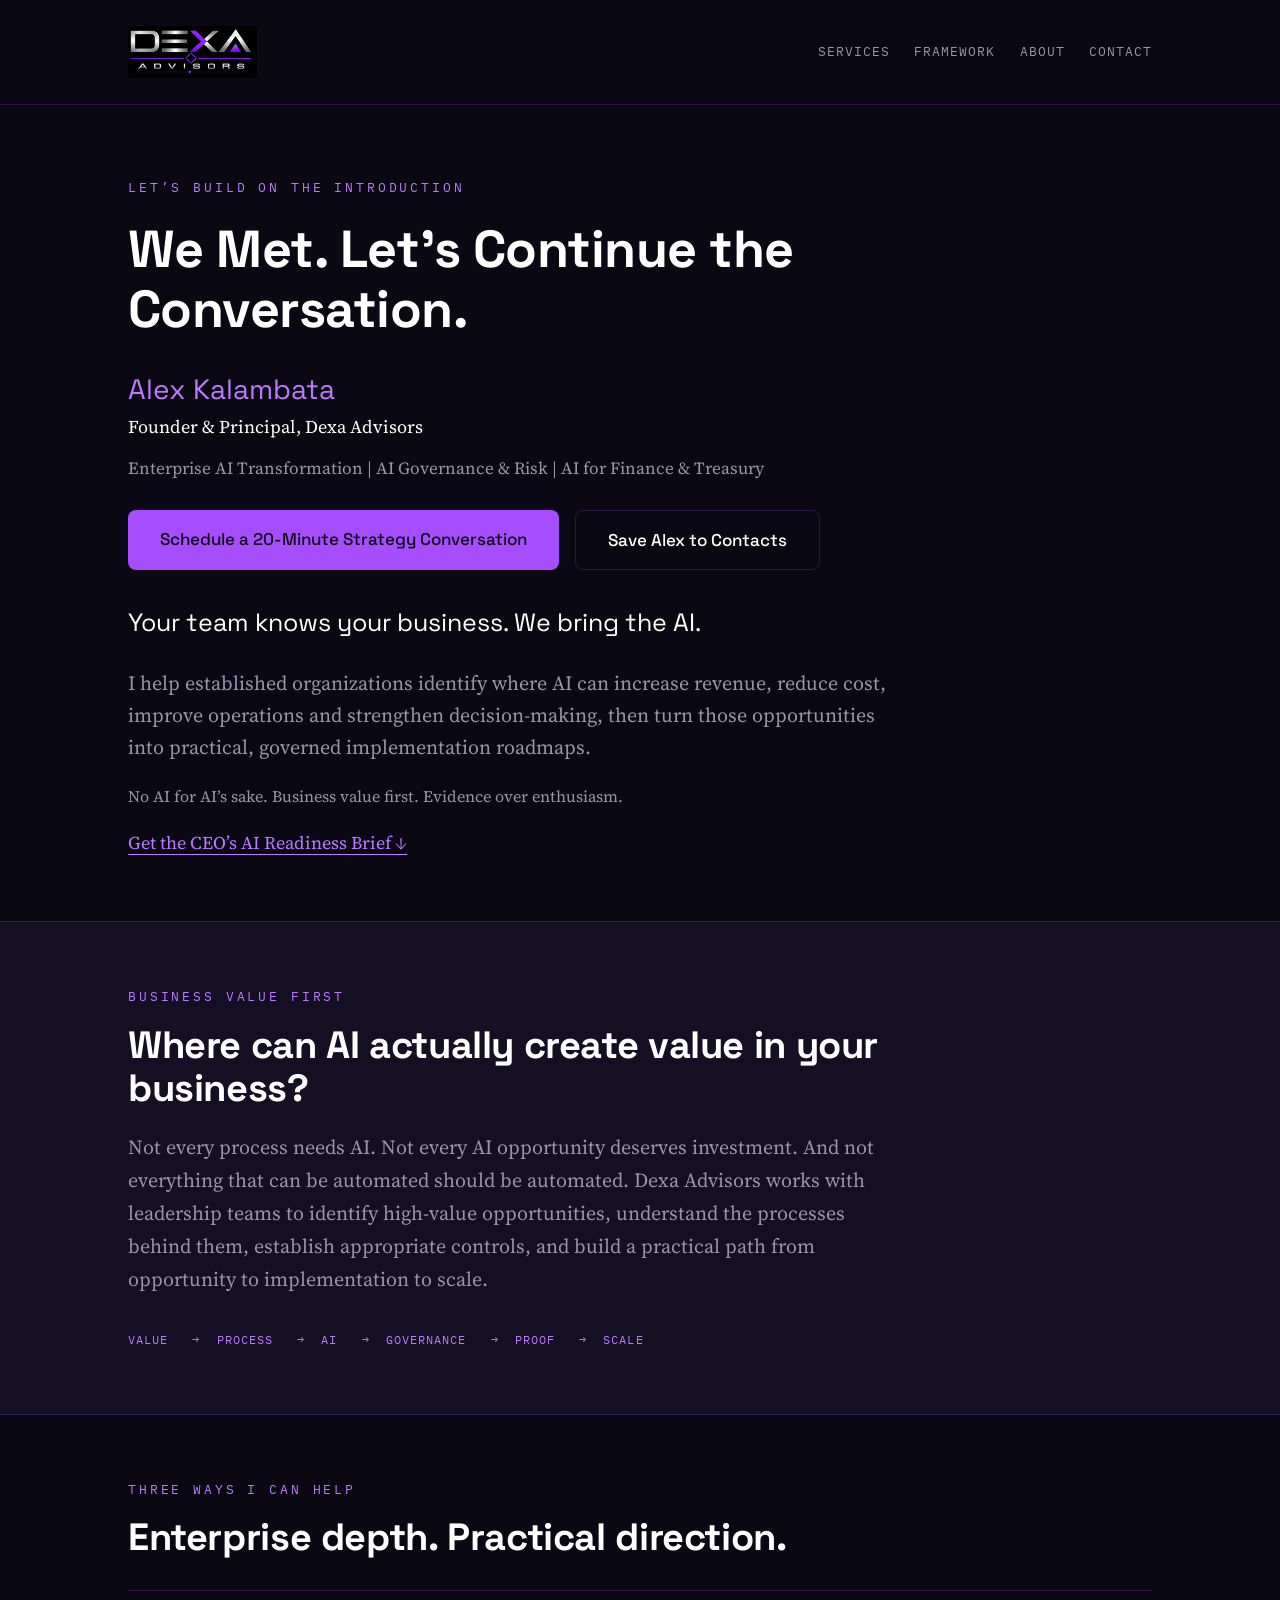
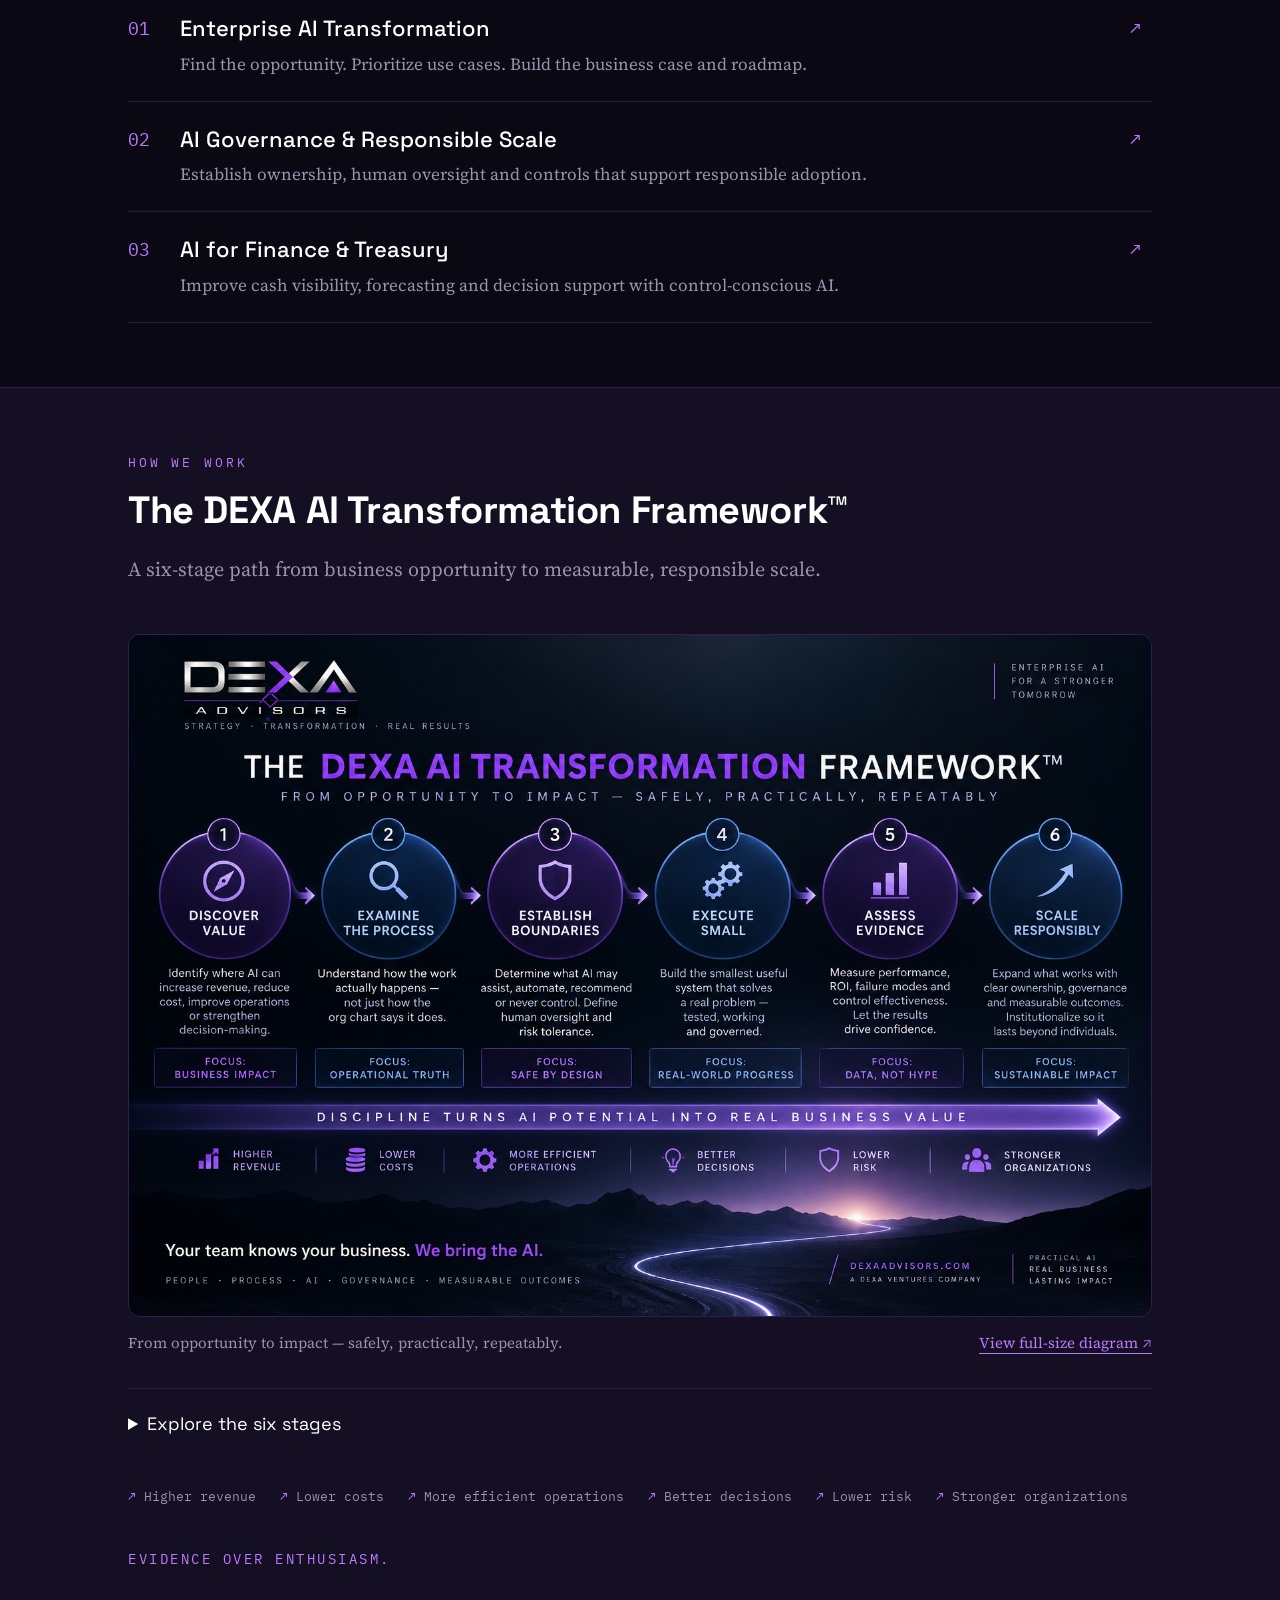
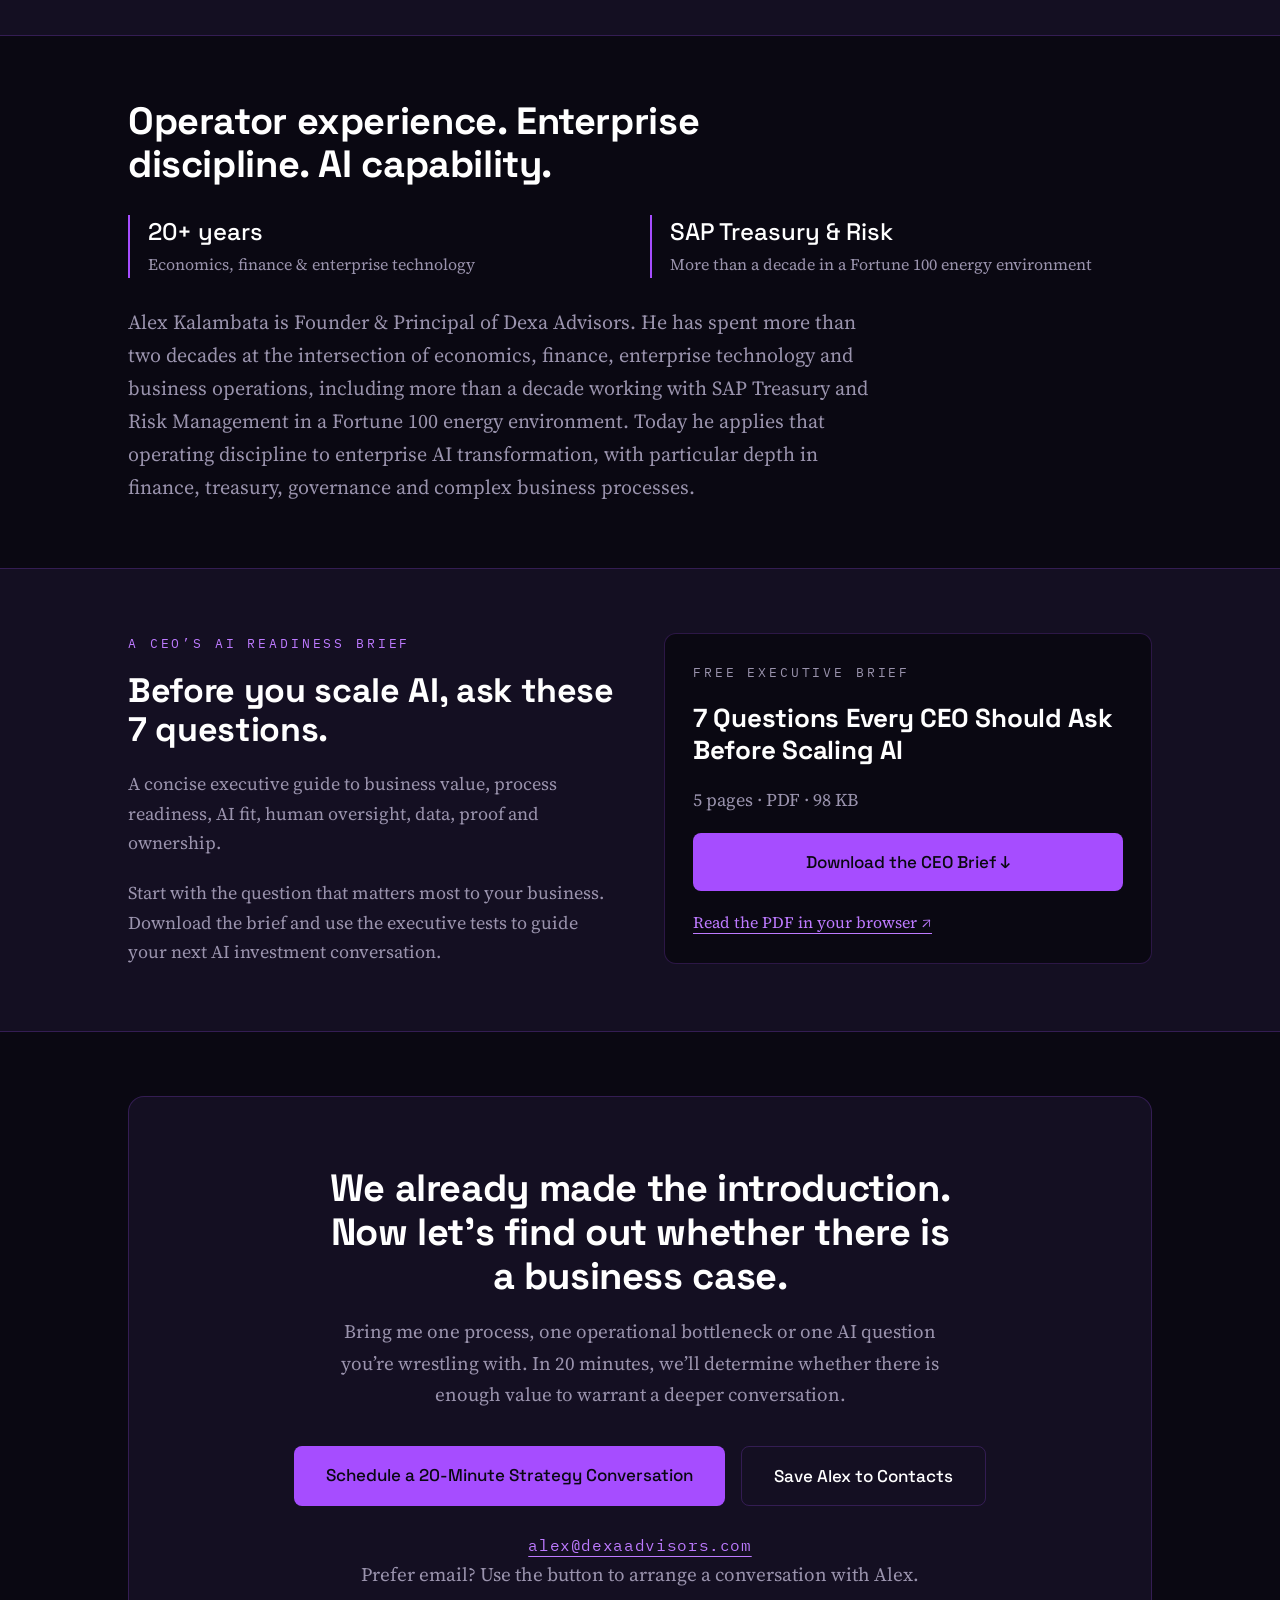
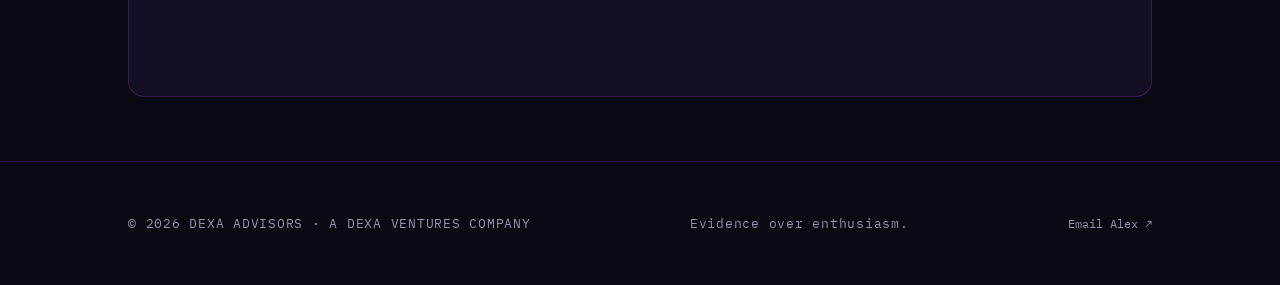
==== commit 410f6eb2: "Separate public homepage from networking page and remove personal phone" ====
--- a/Alex/index.html
+++ b/Alex/index.html
@@ -20,7 +20,7 @@
 <a class="skip-link" href="#main-content">Skip to content</a><header>
   <div class="wrap">
     <div class="brand"><a href="/" aria-label="Dexa Advisors home"><img src="/logo.png" alt="Dexa Advisors" width="1974" height="797"></a></div>
-    <nav aria-label="Main navigation"><a href="/#practices">SERVICES</a><a href="/#method">FRAMEWORK</a><a href="/#about">ABOUT</a><a href="/Alex/" aria-current="page">MEET ALEX</a></nav>
+    <nav aria-label="Main navigation"><a href="/#practices">SERVICES</a><a href="/#method">FRAMEWORK</a><a href="/#about">ABOUT</a><a href="/#contact">CONTACT</a></nav>
 </div>
 </header>
 
@@ -33,7 +33,6 @@
 <div class="cta-row">
 <a class="btn btn-primary" href="mailto:alex@dexaadvisors.com?subject=20-Minute%20Strategy%20Conversation%20%E2%80%94%20Dexa%20Advisors">Schedule a 20-Minute Strategy Conversation</a><a class="btn btn-ghost" href="/alex-kalambata.vcf" download>Save Alex to Contacts</a>
 </div>
-<p class="direct-contact"><a class="text-link" href="tel:+16514421516" aria-label="Call Alex at +1 651 442 1516">Call Alex: +1 651 442 1516</a></p>
 <p class="profile-headline">Your team knows your business. We bring the AI.</p>
 <p class="lead">I help established organizations identify where AI can increase revenue, reduce cost, improve operations and strengthen decision-making, then turn those opportunities into practical, governed implementation roadmaps.</p>
 <p class="profile-principle">No AI for AI’s sake. Business value first. Evidence over enthusiasm.</p>
@@ -152,7 +151,6 @@
 <a class="btn btn-primary" href="mailto:alex@dexaadvisors.com?subject=20-Minute%20Strategy%20Conversation%20%E2%80%94%20Dexa%20Advisors">Schedule a 20-Minute Strategy Conversation</a><a class="btn btn-ghost" href="/alex-kalambata.vcf" download>Save Alex to Contacts</a>
 </div>
 <div class="email"><a class="text-link" href="mailto:alex@dexaadvisors.com">alex@dexaadvisors.com</a></div>
-<p class="direct-contact"><a class="text-link" href="tel:+16514421516" aria-label="Call Alex at +1 651 442 1516">Call Alex: +1 651 442 1516</a></p>
 <p class="contact-note">Prefer email? Use the button to arrange a conversation with Alex.</p>
 </div></div></section></main><footer>
   <div class="wrap">
--- a/assets/site.css
+++ b/assets/site.css
@@ -179,7 +179,10 @@
 .brief-download .text-link{font-size:16px}
 @media(max-width:700px){.brief-download{padding:24px 20px}}
 
-/* Alex direct contact */
-.direct-contact{margin-top:18px;font:16px/1.5 'Space Grotesk',sans-serif}
-.cta-panel .direct-contact{margin:18px auto 0;font-size:17px}
-.direct-contact a{display:inline-block;padding:8px 0}
+
+/* Founder business contact */
+.founder-contact{display:flex;flex-direction:column;align-items:flex-start;gap:12px;margin-top:32px;padding-top:26px;border-top:1px solid var(--line)}
+.founder-contact p{margin:0;font-family:'Space Grotesk',sans-serif}
+.founder-contact strong,.founder-contact span{display:block}
+.founder-contact span{font-size:16px;color:var(--muted)}
+.founder-contact .btn{margin-top:8px}
